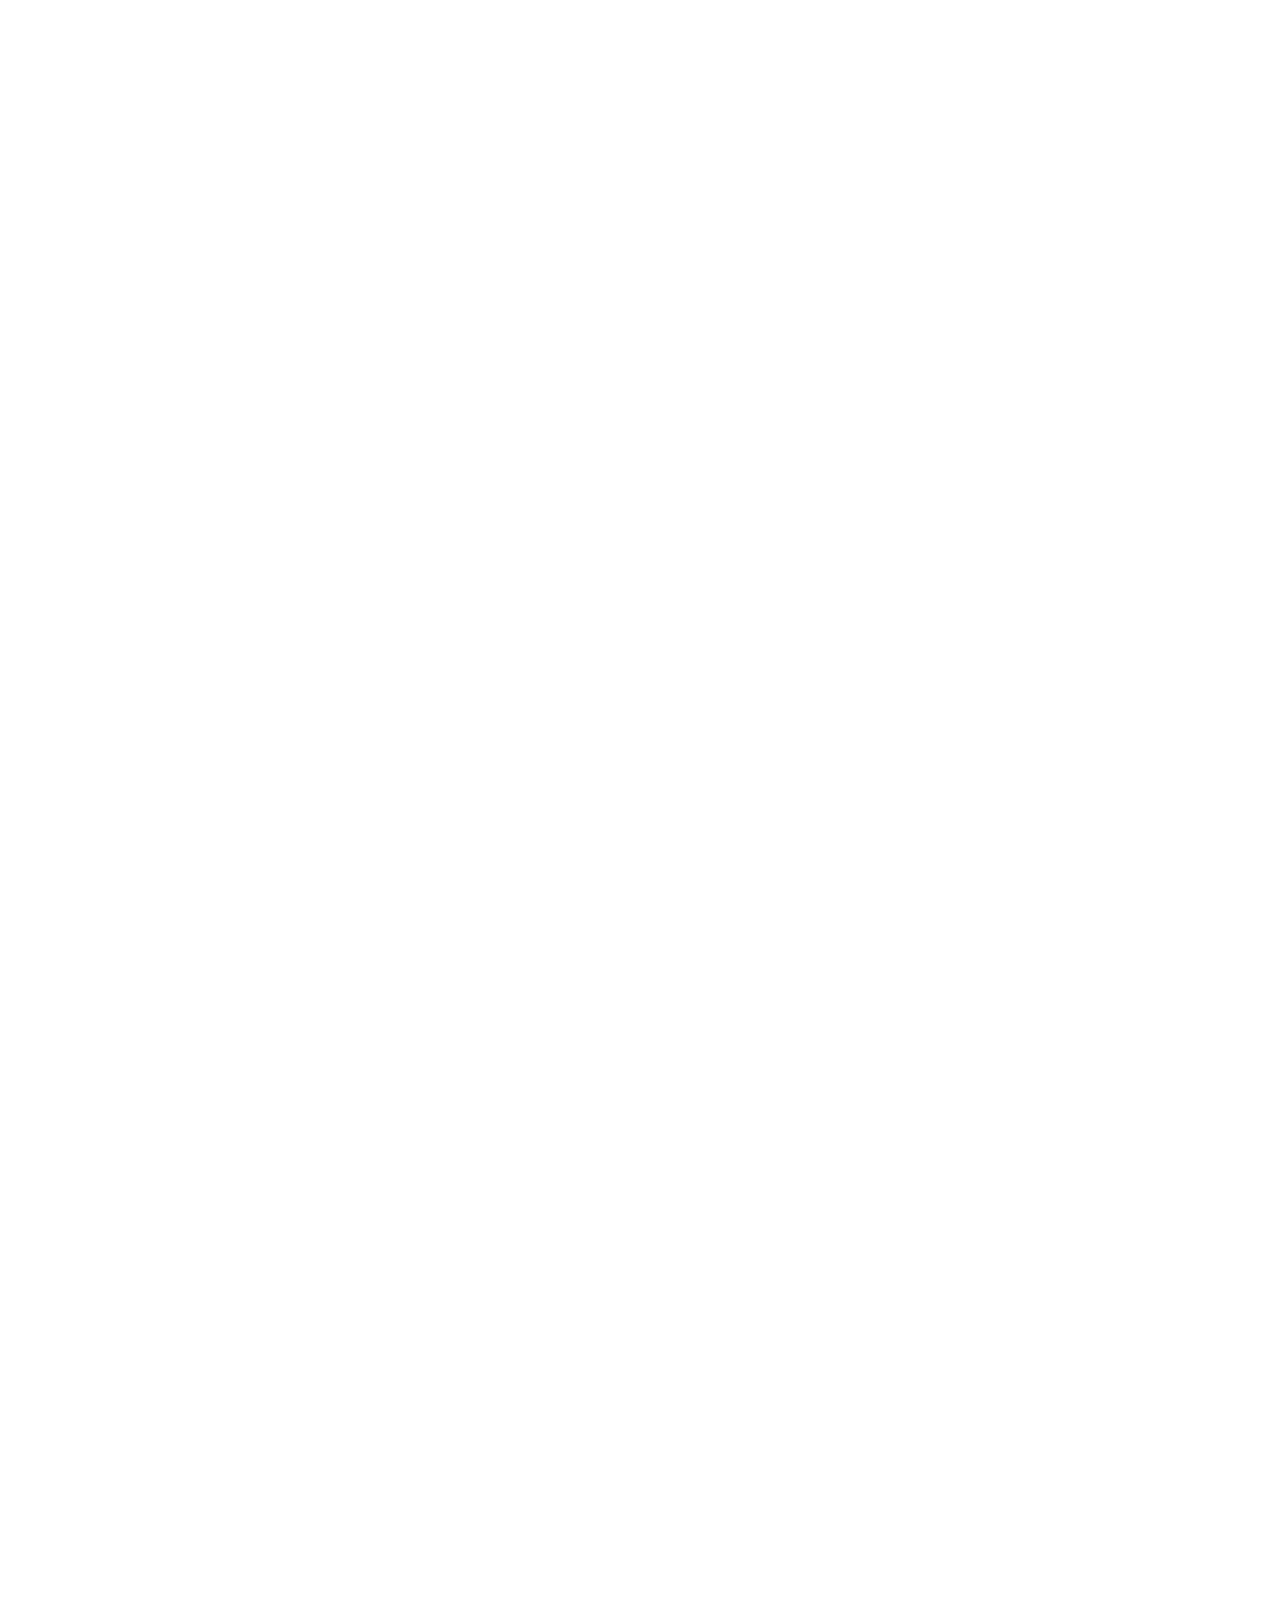
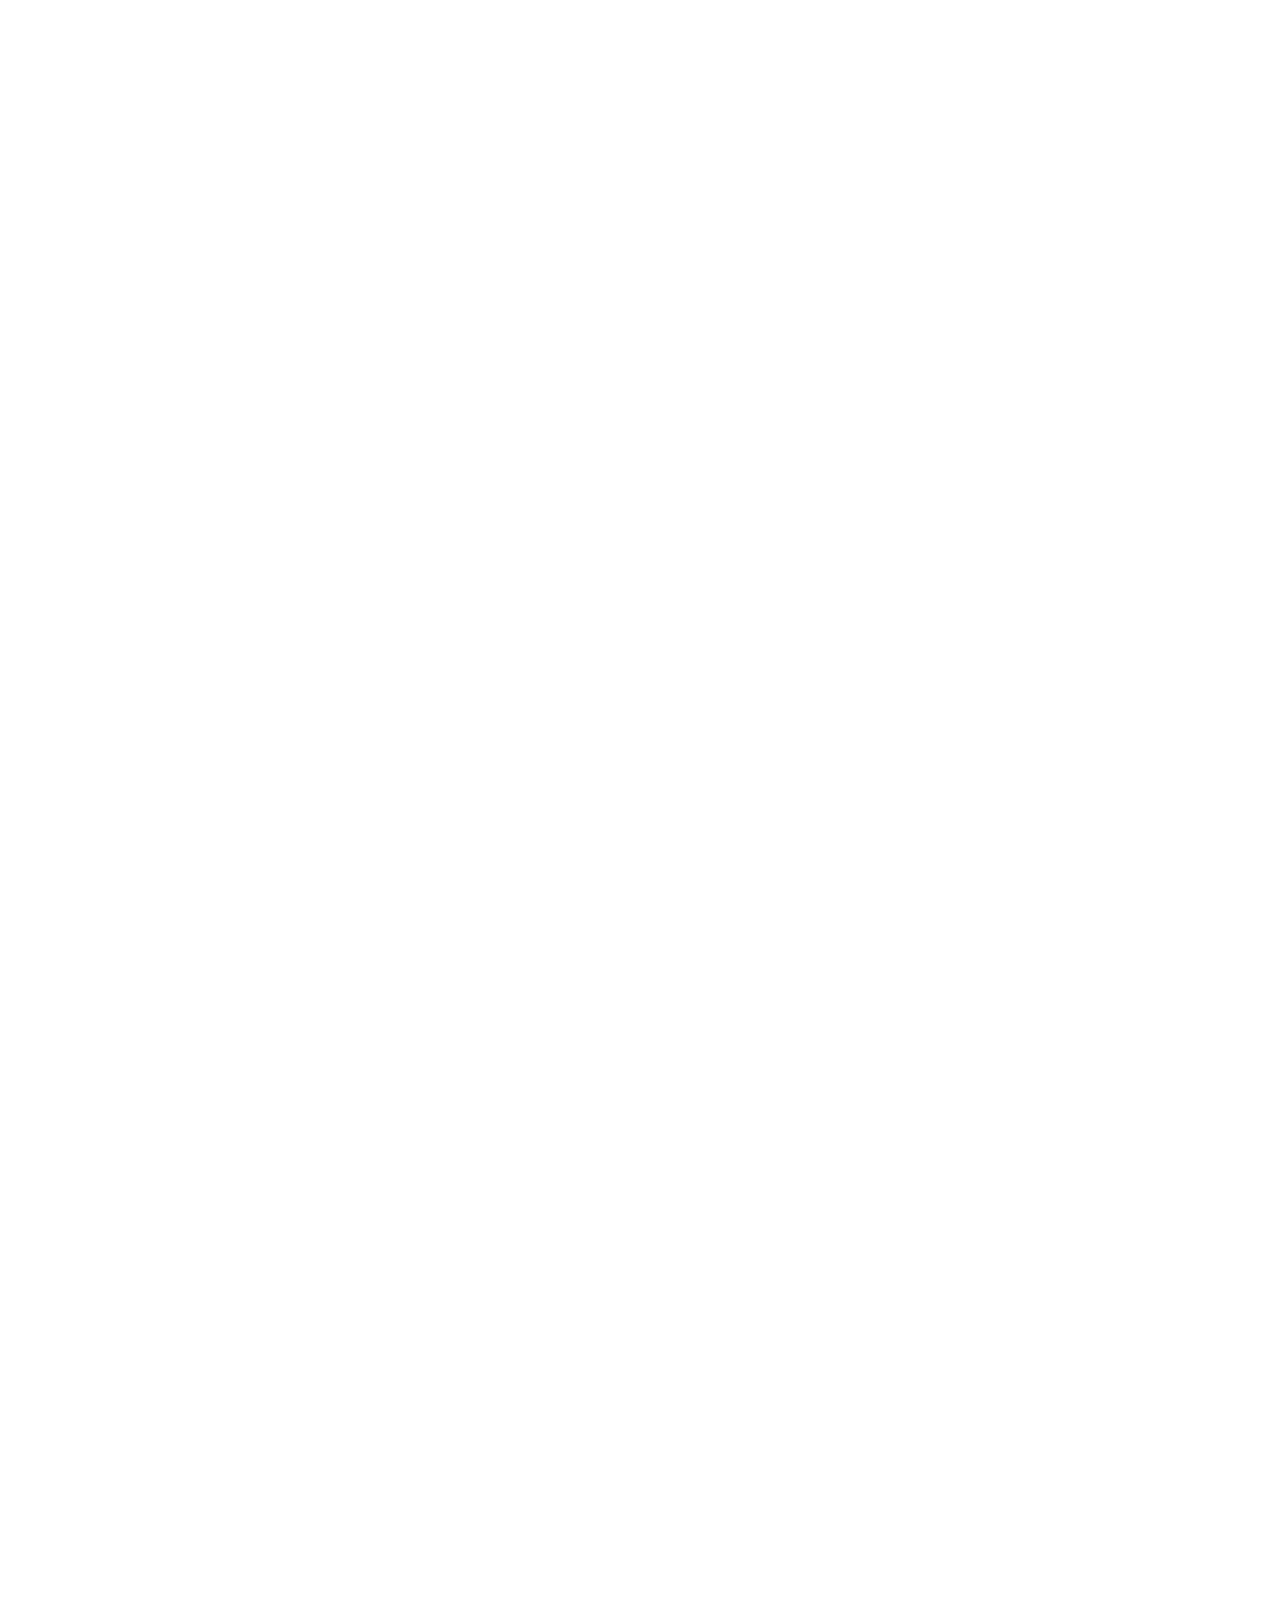
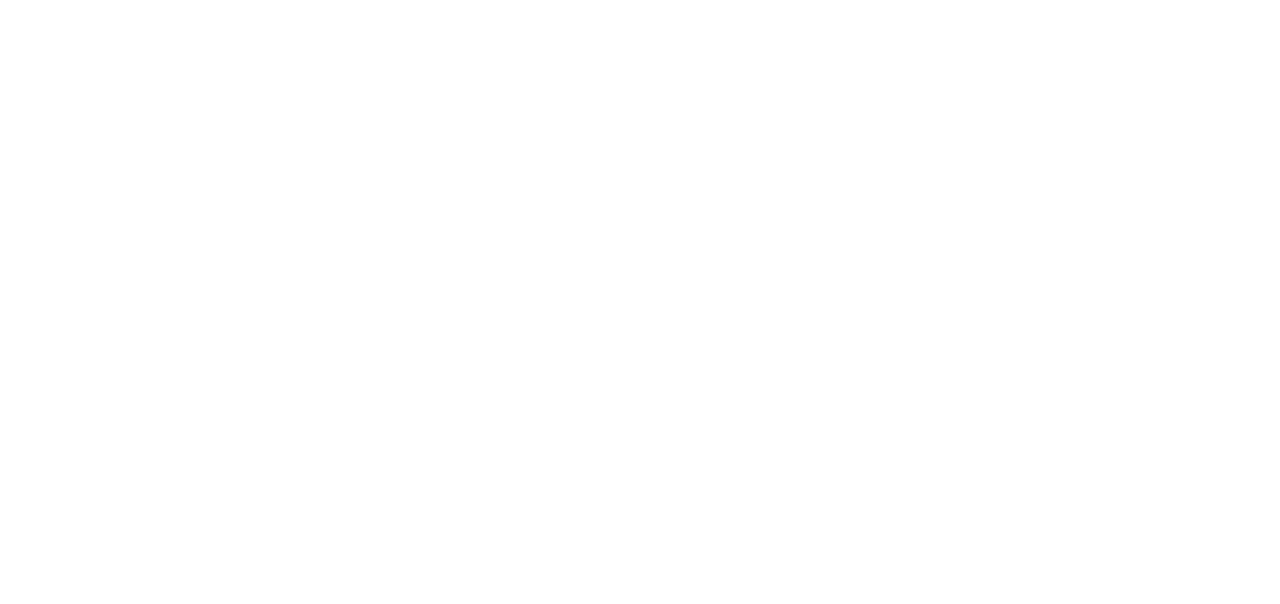
==== index.html @ c49141cc "ani fix" ====
<!DOCTYPE html>
<html lang="en" dir="ltr">

<head>
  <meta charset="utf-8">
  <meta name="viewport" content="width=device-width, initial-scale=1.0">
  <meta name="format-detection" content="telephone=no">
  <link rel="shortcut icon" type="image/x-icon" href="favicon.ico">
  <link href="master.css" rel="stylesheet">
  <script src="https://cdnjs.cloudflare.com/ajax/libs/gsap/3.4.2/gsap.min.js"></script>
  <script src="https://cdnjs.cloudflare.com/ajax/libs/gsap/3.4.2/ScrollTrigger.min.js"></script>
  <script src="https://unpkg.com/@barba/core"></script>
  <script src="app.js" defer></script>
  <title>Excel Academy of NY - Home</title>
</head>

<body data-barba="wrapper">
  <header>
    <div id="header-content" class="content">
      <nav id="mobile-nav">
        <div id="mobile-nav-bg"></div>
        <div id="mobile-nav-links">
          <a target="_blank" href="https://www.excelacademyny.com/CDreg/OR_Login.html">
            <div>Parent Login</div>
          </a>
          <a href="index.html">
            <div>Home</div>
          </a>
          <a href="courses.html">
            <div>Courses</div>
          </a>
          <a target="_blank" href="https://www.excelacademyny.com/Calendar.html">
            <div>Calendar</div>
          </a>
          <a href="about.html">
            <div>About</div>
          </a>
          <a href="#contact">
            <div>Contact</div>
          </a>
        </div>
      </nav>
      <a href="index.html" id="logo"><img src="res/logo.svg" alt="Excel Academy logo"></a>
      <nav id="desktop-nav">
        <a class="link" href="index.html">
          <div>Home</div>
        </a>
        <a class="link" href="courses.html">Courses</a>
        <a class="link" target="_blank" href="https://www.excelacademyny.com/Calendar.html">Calendar</a>
        <a class="link" href="about.html">About</a>
        <a class="link" href="#contact">Contact</a>
        <a target="_blank" href="https://www.excelacademyny.com/CDreg/OR_Login.html" id="login" class="cta-btn">
          <div class="fill-wrapper">
            <div class="fill"></div>
          </div>
          <span class="upper">Parent Login</span>
          <span class="lower">Parent Login</span>
        </a>
      </nav>
      <div id="burger">
        <div id="bar1"></div>
        <div id="bar2"></div>
        <div id="bar3"></div>
      </div>
    </div>
  </header>
  <div class="barba-container" data-barba="container" data-barba-namespace="home">
    <main id="main-home">
      <section id="home">
        <div id="video-wrapper">
          <video src="res/whiteboard.mp4" playsinline autoplay muted loop></video>
        </div>
        <img class="leaves" src="res/home_leaves.svg" alt="falling leaves">
        <div id="home-content" class="content">
          <div id="cta">
            <h1>Enriching education<br>for grades 3-12</h1>
            <p>Our quality teachers, materials, and guidance give
              students everything they need to succeed. With a
              constantly adapting curriculum, we ensure your child
              stays ahead of the&nbsp;curve.
              <br><br>
              Classes now virtual due to COVID-19.
            </p>
            <div class="cta-group">
              <div class="enroll-dropdown">
                <a class="cta-enroll cta-btn">
                  <div class="fill-wrapper">
                    <div class="fill"></div>
                  </div>
                  <span class="upper">Enroll for Fall 2020</span>
                  <span class="lower">Select program</span>
                </a>
                <div class="location-list">
                  <a class="location cta-btn" target="_blank" href="https://www.excelacademyny.com/2020FallProgramManhassetnew.pdf">
                    <div class="fill-wrapper">
                      <div class="fill"></div>
                    </div>
                    <span class="upper">Manhasset</span>
                    <span class="lower">Manhasset</span>
                  </a>
                  <a class="location cta-btn" target="_blank" href="https://www.excelacademyny.com/2020FallProgramSyossetnew.pdf">
                    <div class="fill-wrapper">
                      <div class="fill"></div>
                    </div>
                    <span class="upper">Syosset/Jericho</span>
                    <span class="lower">Syosset/Jericho</span>
                  </a>
                  <a class="location cta-btn" target="_blank" href="https://www.excelacademyny.com/2020FallProgramAI.pdf">
                    <div class="fill-wrapper">
                      <div class="fill"></div>
                    </div>
                    <span class="upper">Computer Programming / AI</span>
                    <span class="lower">Computer Programming / AI</span>
                  </a>
                </div>
              </div>
              <a href="courses.html" class="cta-explore link">Explore Courses</a>
            </div>
          </div>
        </div>
      </section>
      <section id="acceptances">
        <div class="huge">Acceptances Acceptances Acceptances</div>
        <img class="leaves" src="res/acceptances_leaves.svg" alt="falling leaves">
        <div id="acceptances-content" class="content">
          <div>
            <h2 class="title">Acceptances</h2>
            <p class="subtitle">Where our students have been accepted</p>
          </div>
          <div id="school-grid">
            <div class="school">
              <div class="back"></div>
              <div class="front">
                <div class="school-name">Harvard U.</div>
                <div class="school-count">29</div>
                <p>students</p>
              </div>
            </div>
            <div class="school">
              <div class="back"></div>
              <div class="front">
                <div class="school-name">Columbia U.</div>
                <div class="school-count">60</div>
                <p>students</p>
              </div>
            </div>
            <div class="school">
              <div class="back"></div>
              <div class="front">
                <div class="school-name">Cornell U.</div>
                <div class="school-count">90</div>
                <p>students</p>
              </div>
            </div>
            <div class="school">
              <div class="back"></div>
              <div class="front">
                <div class="school-name">Brown U.</div>
                <div class="school-count">24</div>
                <p>students</p>
              </div>
            </div>
            <div class="school">
              <div class="back"></div>
              <div class="front">
                <div class="school-name">MIT</div>
                <div class="school-count">27</div>
                <p>students</p>
              </div>
            </div>
            <div class="school">
              <div class="back"></div>
              <div class="front">
                <div class="school-name">UPenn</div>
                <div class="school-count">54</div>
                <p>students</p>
              </div>
            </div>
            <div class="school">
              <div class="back"></div>
              <div class="front">
                <div class="school-name">Stanford U.</div>
                <div class="school-count">25</div>
                <p>students</p>
              </div>
            </div>
            <div class="school">
              <div class="back"></div>
              <div class="front">
                <div class="school-name">Yale U.</div>
                <div class="school-count">30</div>
                <p>students</p>
              </div>
            </div>
            <a target="_blank" href="https://www.excelacademyny.com/Congratulations.html" id="cta-acceptances" class="cta-btn">
              <div class="fill-wrapper">
                <div class="fill"></div>
              </div>
              <img src="res/cap.svg" alt="graduation cap" id="cap">
              <img src="res/diploma.svg" alt="diploma" id="diploma">
              <span class="upper">All Acceptances</span>
              <span class="lower">All Acceptances</span>
            </a>
          </div>
        </div>
      </section>
      <section id="testimonials">
        <div class="huge">Testimonials Testimonials Testimonials</div>
        <img class="leaves" src="res/testimonials_leaves.svg" alt="falling leaves">
        <div id="testimonials-content" class="content">
          <div id="testimonials-title">
            <h2 class="title">Testimonials</h2>
            <p class="subtitle">What people are saying about us</p>
          </div>
          <div class="testimonials">
            <div class="testimonial-box">
              <div class="pfp-name">Ghinwa J.</div>
              <p>Joy and her family have dedicated so much effort
                in the business, and it <span>truly shows</span>.
                They <span>care about each student</span> and do their
                best to <span>accommodate everyone</span>.
                I'm very impressed and glad they are expanding!</p>
            </div>
            <div class="testimonial-box">
              <div class="pfp-name">Miriam W.</div>
              <p>Highly recommendable because of their <span>caring and
                  professional attitude</span>! As a tutor, I can clearly see
                a <span>difference in approach and execution</span> among my
                students on any educational level.</p>
            </div>
            <div class="testimonial-box">
              <div class="pfp-name">A. C.</div>
              <p>Great tutoring place. Helped raise my son's SAT
                math scores by <span>over 100 points</span>. My son said he
                realized he had a lot of holes in his knowledge
                and he <span>understood everything in a more comprehensive
                  way</span>. Highly recommend!</p>
            </div>
          </div>
          <a href="#testimonials" id="cta-testimonials" class="cta-btn">
            <div class="fill-wrapper">
              <div class="fill"></div>
            </div>
            <img src="res/branch.svg" alt="branch with blue leaves" id="branch">
            <img src="res/paper.svg" alt="paper with blue check mark" id="paper">
            <span class="upper">All Testimonials</span>
            <span class="lower">All Testimonials</span>
          </a>
        </div>
      </section>
      <section id="ready">
        <img class="leaves" src="res/ready_leaves.svg" alt="falling leaves">
        <img src="res/studying_girl.svg" alt="girl studying">
        <div id="ready-content" class="content">
          <div class="title">
            <h2>Ready to excel?</h2>
            <div id="underline"></div>
          </div>
          <div class="cta-group">
            <div class="enroll-dropdown">
              <a class="cta-enroll cta-btn">
                <div class="fill-wrapper">
                  <div class="fill"></div>
                </div>
                <span class="upper">Enroll for Fall 2020</span>
                <span class="lower">Select program</span>
              </a>
              <div class="location-list">
                <a class="location cta-btn" target="_blank" href="https://www.excelacademyny.com/2020FallProgramManhassetnew.pdf">
                  <div class="fill-wrapper">
                    <div class="fill"></div>
                  </div>
                  <span class="upper">Manhasset</span>
                  <span class="lower">Manhasset</span>
                </a>
                <a class="location cta-btn" target="_blank" href="https://www.excelacademyny.com/2020FallProgramSyossetnew.pdf">
                  <div class="fill-wrapper">
                    <div class="fill"></div>
                  </div>
                  <span class="upper">Syosset/Jericho</span>
                  <span class="lower">Syosset/Jericho</span>
                </a>
                <a class="location cta-btn" target="_blank" href="https://www.excelacademyny.com/2020FallProgramAI.pdf">
                  <div class="fill-wrapper">
                    <div class="fill"></div>
                  </div>
                  <span class="upper">Computer Programming / AI</span>
                  <span class="lower">Computer Programming / AI</span>
                </a>
              </div>
            </div>
            <a href="courses.html" class="cta-explore link">
              Explore courses
            </a>
          </div>
        </div>
      </section>
    </main>
    <footer>
      <section id="footer-links">
        <div id="footer-links-content" class="content">
          <a class="link" href="courses.html">Courses</a>
          <a class="link" href="#testimonials">Testimonials</a>
          <a class="link" target="_blank" href="https://www.excelacademyny.com/Congratulations.html">Acceptances</a>
          <a class="link" target="_blank" href="https://www.excelacademyny.com/Calendar.html">Calendar</a>
          <a class="link" href="about.html">About</a>
          <a class="link" href="#contact">Contact</a>
        </div>
      </section>
      <section id="contact">
        <div id="contact-content" class="content">
          <div class="manhasset address">
            <p><span>Excel Academy - Manhasset<span></p>
            <p>1447 Northern Boulevard, 2F,<br>Manhasset, NY 11030</p>
          </div>
          <div class="manhasset number">
            <p><span>Tel</span>&nbsp;&nbsp;516-365-8870</p>
            <p><span>Fax</span>&nbsp;516-365-8873</p>
          </div>
          <div class="syosset address">
            <p><span>Excel Academy - Syosset/Jericho<span></p>
            <p>6801 Jericho Turnpike, Suite 210,<br>Syosset, NY 11791</p>
          </div>
          <div class="syosset number">
            <p><span>Tel</span>&nbsp;&nbsp;516-365-8870</p>
            <p><span>Fax</span>&nbsp;516-365-8873</p>
          </div>
          <div class="email">
            <p><span>learn@excelacademyny.com</span></p>
            <p><span>joy@excelacademyny.com</span></p>
            <p><span>michael@excelacademyny.com</span></p>
          </div>
          <div id="footer-logo-wrapper">
            <a href="index.html"><img src="res/logo.svg" alt="Excel Academy logo"></a>
          </div>
        </div>
      </section>
    </footer>
  </div>
</body>

</html>
---- master.css ----
@import url("https://fonts.googleapis.com/css2?family=Merriweather:wght@300;400&family=Roboto:wght@300;400&display=swap");
* {
  margin: 0;
  padding: 0;
  box-sizing: border-box;
}

body {
  /* Undone by JS */
  opacity: 0;
}

html, body {
  width: 100%;
  height: 100%;
  min-width: 100%;
  min-height: 100%;
  scroll-behavior: smooth;
}

body.mobile-nav-open {
  overflow: hidden;
}

.content {
  width: 80%;
  margin: auto;
  padding: 120px 0;
  max-width: 1000px;
}

.barba-container {
  position: absolute;
  top: 0;
  left: 0;
  width: 100%;
  height: 100%;
  display: flex;
  flex-direction: column;
}
.barba-container main {
  flex-grow: 1;
  display: flex !important;
  flex-direction: column;
}
.barba-container main section, .barba-container main .content {
  display: flex;
  flex-direction: column;
  justify-content: center;
  align-items: center;
  flex-grow: 1;
}

a {
  text-decoration: none;
  color: inherit;
  white-space: nowrap;
}

.cta-group {
  display: flex;
  flex-direction: column;
  align-items: center;
  font-family: "Merriweather", serif;
}
.cta-group .enroll-dropdown {
  z-index: 2;
  position: relative;
  /* this special case repeats the .cta-btn:hover code so that the
     enroll button stays filled when hovering dropdown items */
}
.cta-group .enroll-dropdown .location-list {
  position: absolute;
  height: 0;
  overflow: hidden;
  transition: height 100ms ease-out;
}
.cta-group .enroll-dropdown .location {
  color: black;
  background: white;
}
.cta-group .enroll-dropdown .location span {
  margin-left: 12px;
}
.cta-group .enroll-dropdown .location .lower {
  color: white;
}
.cta-group .enroll-dropdown .location.cta-btn {
  justify-content: flex-start;
}
.cta-group .enroll-dropdown.enroll-dropdown-open .location-list {
  height: 350%;
}
.cta-group .enroll-dropdown.enroll-dropdown-open .cta-enroll .fill {
  width: 180%;
  opacity: 1;
}
.cta-group .enroll-dropdown.enroll-dropdown-open .cta-enroll .upper {
  transform: translate(0, -100%);
  opacity: 0;
}
.cta-group .enroll-dropdown.enroll-dropdown-open .cta-enroll .lower {
  transform: translate(0, 0);
  opacity: 1;
}
.cta-group .cta-enroll {
  background: #00B8F2;
  color: white;
}
.cta-group .cta-explore {
  z-index: 1;
  margin-top: 30px;
  display: block;
  font-family: "Roboto", sans-serif;
  font-weight: normal !important;
  color: #00B8F2;
}

.cta-btn {
  position: relative;
  cursor: pointer;
  display: flex;
  user-select: none;
  text-align: center;
  justify-content: center;
  font-family: "Roboto", sans-serif;
  font-size: 16px !important;
  color: white;
  padding: 12px 20px;
}
.cta-btn .fill-wrapper {
  z-index: 0 !important;
  position: absolute;
  top: 0;
  left: 0;
  width: 100%;
  height: 100%;
  overflow: hidden;
}
.cta-btn .fill-wrapper .fill {
  position: absolute;
  left: 50%;
  top: 50%;
  transform: translate(-50%, -50%);
  height: 250%;
  background: #272727;
  width: 0;
  opacity: 0;
  will-change: width, opacity;
  transition: width 200ms ease-out, opacity 200ms ease-out;
}
.cta-btn span {
  display: block !important;
  z-index: 1 !important;
  will-change: transform, opacity;
  transition: transform 200ms ease-out, opacity 200ms ease-out;
}
.cta-btn .lower {
  position: absolute;
  transform: translate(0, 100%);
  opacity: 0;
}

.cta-btn:hover .fill {
  width: 180%;
  opacity: 1;
}
.cta-btn:hover .upper {
  transform: translate(0, -100%);
  opacity: 0;
}
.cta-btn:hover .lower {
  transform: translate(0, 0);
  opacity: 1;
}

.link {
  position: relative;
  font-family: "Roboto", sans-serif;
}
.link::after {
  position: absolute;
  display: block;
  content: "";
  height: 1px;
  width: 100%;
  background: black;
  margin-top: 2px;
  transform: scaleX(0);
  transform-origin: left;
  opacity: 0;
  will-change: transform, opacity;
  transition: transform 200ms ease-out, opacity 200ms linear;
}

.link:hover::after {
  transform: scaleX(1);
  opacity: 1;
}

h1 {
  font-family: "Merriweather", serif;
  font-size: clamp(30px, 5vw, 50px);
  font-weight: lighter;
}

h2 {
  font-family: "Merriweather", serif;
  font-weight: lighter;
  font-size: 32px;
}

h3 {
  font-family: "Merriweather", serif;
  font-weight: lighter;
  font-size: 28px;
}

p {
  font-family: "Roboto", sans-serif;
  font-size: 18px;
  line-height: 150%;
}

.subtitle {
  font-size: 14px;
  opacity: 0.8;
}

.huge {
  z-index: -1;
  user-select: none;
  position: absolute;
  font-size: 200px;
  top: 0;
  left: 0;
  transform: translateY(-40px);
  opacity: 0.015;
  white-space: nowrap;
}

header {
  position: fixed;
  z-index: 99;
  width: 100%;
  background: #272727;
}
header #header-content {
  width: 80%;
  max-width: 1800px;
  padding: 15px 0 !important;
  display: flex;
  justify-content: space-between;
  align-items: center;
}
header #logo img {
  user-select: none;
  width: 80%;
}
header nav#desktop-nav {
  display: none;
}
header #login {
  display: none;
}
header #burger {
  z-index: 100;
  user-select: none;
  width: 25px;
  max-width: 30px;
  min-width: 25px;
  justify-self: flex-end;
  cursor: pointer;
}
header #burger div {
  display: block;
  background: white;
  width: 25px;
  height: 2px;
  will-change: transform;
}
header #burger div:nth-child(1) {
  transform: translate(0, -300%);
}
header #burger div:nth-child(3) {
  transform: translate(0, 300%);
}
header nav#mobile-nav {
  display: none;
  user-select: none;
  position: fixed;
  top: 0;
  left: 0;
  z-index: 99;
  width: 100%;
  height: 100%;
  min-width: 100%;
  min-height: 100%;
}
header nav#mobile-nav #mobile-nav-bg {
  opacity: 0;
  z-index: -1;
  position: absolute;
  width: 100%;
  height: 100%;
  min-width: 100%;
  min-height: 100%;
  background: #272727;
}
header nav#mobile-nav #mobile-nav-links {
  position: absolute;
  top: 50%;
  left: 50%;
  transform: translate(-50%, -50%);
  height: 60%;
  min-height: 350px;
  overflow: scroll;
  display: flex;
  flex-direction: column;
  justify-content: space-between;
  align-items: flex-end;
}
header nav#mobile-nav #mobile-nav-links a {
  position: relative;
  color: white;
  font-size: 50px;
  font-family: "Roboto", sans-serif;
  font-weight: lighter;
  overflow: hidden;
  height: max-content;
}
header nav#mobile-nav #mobile-nav-links a div {
  will-change: transform;
  transform: translate(0, 100%);
}

main {
  width: 100%;
  min-width: 100%;
  max-width: 100%;
}
main .leaves {
  display: none;
  user-select: none;
}

main#main-home section#home {
  position: relative;
  height: clamp(650px, 90vh, 850px);
}
main#main-home section#home #home-content {
  padding-top: 180px;
}
main#main-home section#home #video-wrapper {
  z-index: -1;
  position: absolute;
  top: 0;
  left: 0;
  height: 100%;
  width: 100%;
  overflow: hidden;
}
main#main-home section#home #video-wrapper video {
  position: relative;
  min-height: 100%;
  min-width: 100%;
  transform: translate(-40%, 0);
}
main#main-home section#home #cta {
  display: flex;
  flex-direction: column;
  justify-content: center;
  align-items: center;
  width: 100%;
  margin: auto;
  max-width: 500px;
}
main#main-home section#home #cta h1, main#main-home section#home #cta p {
  text-align: center;
  color: white;
  will-change: transform, opacity;
  margin-bottom: 60px;
}
main#main-home section#acceptances {
  overflow-x: hidden;
  position: relative;
  background-position: center;
  background-size: contain;
  background-repeat: no-repeat;
}
main#main-home section#acceptances #acceptances-content {
  display: flex;
  flex-direction: column;
  align-items: center;
  padding-bottom: 80px;
}
main#main-home section#acceptances h2, main#main-home section#acceptances p {
  text-align: center;
}
main#main-home section#acceptances #school-grid {
  margin-top: 50px;
  display: grid;
  grid-template-rows: repeat(4, 1fr);
  grid-template-columns: 1fr;
  width: 100%;
  max-width: 350px;
  height: 800px;
  justify-items: center;
  align-items: center;
}
main#main-home section#acceptances #school-grid .school {
  display: flex;
  width: 80%;
  height: 80%;
  max-width: 350px;
  max-height: 150px;
  position: relative;
}
main#main-home section#acceptances #school-grid .school .front, main#main-home section#acceptances #school-grid .school .back {
  will-change: opacity, transform;
  position: absolute;
  width: 100%;
  height: 100%;
}
main#main-home section#acceptances #school-grid .school .front {
  transform: translate(5px, 5px);
  color: white;
  text-align: center;
  display: flex;
  flex-direction: column;
  justify-content: center;
}
main#main-home section#acceptances #school-grid .school .front .school-name {
  font-family: "Roboto", sans-serif;
  font-size: 20px;
}
main#main-home section#acceptances #school-grid .school .front .school-count {
  font-family: "Merriweather", serif;
  font-size: 40px;
  margin: 5px 0;
}
main#main-home section#acceptances #school-grid .school .front p {
  font-size: 12px;
}
main#main-home section#acceptances #school-grid .school .back {
  transform: translate(-5px, -5px);
}
main#main-home section#acceptances #school-grid .school:nth-child(1) .front {
  background: #A51C30;
}
main#main-home section#acceptances #school-grid .school:nth-child(1) .back {
  border: 2px solid #A51C30;
}
main#main-home section#acceptances #school-grid .school:nth-child(2) .front {
  background: #8BB3DA;
}
main#main-home section#acceptances #school-grid .school:nth-child(2) .back {
  border: 2px solid #8BB3DA;
}
main#main-home section#acceptances #school-grid .school:nth-child(3) .front {
  background: #B31B1B;
}
main#main-home section#acceptances #school-grid .school:nth-child(3) .back {
  border: 2px solid #B31B1B;
}
main#main-home section#acceptances #school-grid .school:nth-child(4) .front {
  background: #54301A;
}
main#main-home section#acceptances #school-grid .school:nth-child(4) .back {
  border: 2px solid #54301A;
}
main#main-home section#acceptances #school-grid .school:nth-child(5) .front {
  background: #B00836;
}
main#main-home section#acceptances #school-grid .school:nth-child(5) .back {
  border: 2px solid #B00836;
}
main#main-home section#acceptances #school-grid .school:nth-child(6) .front {
  background: #00205B;
}
main#main-home section#acceptances #school-grid .school:nth-child(6) .back {
  border: 2px solid #00205B;
}
main#main-home section#acceptances #school-grid .school:nth-child(7) .front {
  background: #A80532;
}
main#main-home section#acceptances #school-grid .school:nth-child(7) .back {
  border: 2px solid #A80532;
}
main#main-home section#acceptances #school-grid .school:nth-child(8) .front {
  background: #00356B;
}
main#main-home section#acceptances #school-grid .school:nth-child(8) .back {
  border: 2px solid #00356B;
}
main#main-home section#acceptances #school-grid .school:nth-child(n+4):nth-child(-n+8) {
  display: none;
}
main#main-home section#acceptances #school-grid #cta-acceptances {
  padding: 20px 30px;
  background: #272727;
  border: 2px solid #272727;
}
main#main-home section#acceptances #school-grid #cta-acceptances #cap {
  position: absolute;
  top: 0;
  right: 0;
  transform: translate(55%, -45%);
  width: 45%;
}
main#main-home section#acceptances #school-grid #cta-acceptances #diploma {
  position: absolute;
  bottom: 0;
  left: 0;
  transform: translate(-35%, 30%);
  width: 50%;
}
main#main-home section#acceptances #school-grid #cta-acceptances .fill {
  background: white;
}
main#main-home section#acceptances #school-grid #cta-acceptances .lower {
  color: black;
}
main#main-home section#testimonials {
  overflow-x: hidden;
  position: relative;
  background: #145196;
}
main#main-home section#testimonials .huge {
  color: white;
  z-index: 0;
  opacity: 0.03;
  transform: translateY(0);
}
main#main-home section#testimonials #testimonials-content {
  display: flex;
  flex-direction: column;
  align-items: center;
}
main#main-home section#testimonials #testimonials-content #testimonials-title {
  z-index: 1;
  color: white;
  display: flex;
  flex-direction: column;
  align-items: center;
  margin-bottom: 50px;
}
main#main-home section#testimonials #testimonials-content .testimonials {
  display: flex;
  flex-direction: column;
}
main#main-home section#testimonials #testimonials-content .testimonials .testimonial-box {
  will-change: opacity;
  padding: 30px;
  margin-top: 30px;
  max-width: 375px;
}
main#main-home section#testimonials #testimonials-content .testimonials .testimonial-box .pfp-name {
  margin-bottom: 20px;
  font-size: 20px;
  text-align: center;
  font-family: "Roboto", sans-serif;
}
main#main-home section#testimonials #testimonials-content .testimonials .testimonial-box p {
  text-align: left;
}
main#main-home section#testimonials #testimonials-content .testimonials .testimonial-box:nth-child(odd) {
  background: #272727;
  color: white;
}
main#main-home section#testimonials #testimonials-content .testimonials .testimonial-box:nth-child(odd) p span {
  color: #00B8F2;
  font-weight: bold;
}
main#main-home section#testimonials #testimonials-content .testimonials .testimonial-box:nth-child(even) {
  color: black;
  background: white;
}
main#main-home section#testimonials #testimonials-content .testimonials .testimonial-box:nth-child(even) p span {
  color: #145196;
  font-weight: bold;
}
main#main-home section#testimonials #testimonials-content .testimonials p {
  text-align: center;
}
main#main-home section#testimonials #testimonials-content #cta-testimonials {
  padding: 20px 30px;
  margin-top: 80px;
  color: black;
  background: white;
}
main#main-home section#testimonials #testimonials-content #cta-testimonials #branch {
  position: absolute;
  width: 30%;
  top: 0;
  left: 0;
  transform: translate(-60%, 0);
}
main#main-home section#testimonials #testimonials-content #cta-testimonials #paper {
  position: absolute;
  width: 30%;
  bottom: 0;
  right: 0;
  transform: translate(55%, 40%);
}
main#main-home section#testimonials #testimonials-content #cta-testimonials .lower {
  color: white;
}
main#main-home section#ready {
  position: relative;
  background: #fff;
}
main#main-home section#ready img {
  display: none;
}
main#main-home section#ready #ready-content {
  text-align: center;
}
main#main-home section#ready #ready-content .title {
  position: relative;
}
main#main-home section#ready #ready-content .title #underline {
  content: "";
  display: block;
  position: absolute;
  width: 100%;
  transform-origin: left;
  transform: scaleX(0);
  height: 3px;
  background: black;
}
main#main-home section#ready #ready-content .cta-group {
  margin-top: 50px;
}
main#main-home section#ready #ready-content .cta-enroll {
  background: #145196;
}
main#main-home section#ready #ready-content .location {
  border: 1px solid black;
}
main#main-home section#ready #ready-content .cta-explore {
  color: #145196;
}
main#main-home section#ready #ready-content .link::after {
  background: #145196;
}

main#main-courses .categories-container {
  margin-top: 120px;
  display: flex;
  flex-direction: column;
}
main#main-courses .category {
  margin-bottom: 80px;
  width: fit-content;
}
main#main-courses .category-title {
  margin-bottom: 30px;
  text-decoration: underline;
}
main#main-courses li {
  list-style-type: none;
  margin-top: 20px;
  font-family: "Roboto", sans-serif;
  font-size: 18px;
}
main#main-courses section#courses-ready {
  position: relative;
  background: #145196;
}
main#main-courses section#courses-ready #ready-content {
  display: flex;
  text-align: center;
  padding-top: 180px;
}
main#main-courses section#courses-ready #ready-content .title {
  position: relative;
}
main#main-courses section#courses-ready #ready-content .title h2, main#main-courses section#courses-ready #ready-content .title p {
  color: white !important;
}
main#main-courses section#courses-ready #ready-content .title #underline {
  content: "";
  display: block;
  position: absolute;
  width: 100%;
  transform-origin: left;
  transform: scaleX(0);
  height: 3px;
  background: white;
}
main#main-courses section#courses-ready #ready-content .subtitle {
  margin-top: 10px;
}
main#main-courses section#courses-ready #ready-content .cta-group {
  margin-top: 50px;
}
main#main-courses section#courses-ready #ready-content .location {
  border: 1px solid black;
}
main#main-courses section#courses-ready #ready-content .cta-explore {
  color: #00B8F2;
}
main#main-courses section#courses-ready #ready-content .link::after {
  background: #00B8F2;
}
main#main-courses section#enrichment {
  background: white;
}
main#main-courses section#enrichment #enrichment-content {
  color: #145196;
}
main#main-courses section#fundamentals {
  background: #145196;
  color: white;
}
main#main-courses section#fundamentals .cta-btn {
  margin-top: 20px;
  background: white;
}
main#main-courses section#fundamentals .fill {
  background: #272727;
}
main#main-courses section#fundamentals .upper {
  color: black;
}
main#main-courses section#fundamentals .lower {
  color: white;
}
main#main-courses .category {
  text-align: center;
}
main#main-courses .title {
  text-align: center;
}
main#main-courses .categories-container {
  align-items: center;
}

main#main-about #about-content {
  width: 70%;
  max-width: 600px;
  padding-top: 180px;
  padding-bottom: 120px;
  display: flex;
  flex-direction: column;
  align-items: center;
}
main#main-about #about-content h2 {
  text-align: center;
  margin-bottom: 80px;
}
main#main-about #about-content .cta-btn {
  margin-top: 80px;
  background: #272727;
  border: 2px solid #272727;
}
main#main-about #about-content .cta-btn .fill {
  background: white;
}
main#main-about #about-content .lower {
  color: black;
}

footer section#footer-links {
  background: #073062;
  display: flex;
  justify-content: center;
}
footer section#footer-links #footer-links-content {
  padding: 20px 0;
  display: grid;
  grid-template-columns: repeat(3, 1fr);
  justify-items: center;
}
footer section#footer-links #footer-links-content .link {
  width: fit-content;
  font-size: 16px;
  margin: 10px auto;
  color: white;
}
footer section#footer-links #footer-links-content .link::after {
  background: white;
}
footer section#contact {
  display: flex;
  justify-content: center;
  background: #032246;
}
footer section#contact #contact-content {
  padding: 40px 0;
  display: grid;
  grid-template-columns: 1fr;
  justify-items: center;
  grid-gap: 20px;
}
footer section#contact #contact-content > div {
  display: flex;
  flex-direction: column;
  align-items: center;
  width: fit-content;
}
footer section#contact #contact-content > div p {
  text-align: center;
  color: #b6b6b6;
}
footer section#contact #contact-content > div p span {
  color: #fff;
  font-weight: bolder;
}
footer section#contact #contact-content .number {
  margin-bottom: 50px;
}
footer section#contact #contact-content a {
  display: flex;
  justify-content: center;
  margin-top: 50px;
}

@media only screen and (min-width: 600px) {
  #main-courses #enrichment .content, #main-courses #fundamentals .content {
    align-items: center !important;
  }
  #main-courses .category {
    text-align: left !important;
  }
  #main-courses .categories-container {
    display: grid !important;
    align-items: flex-start !important;
    grid-template-columns: 1fr 1fr;
    grid-template-rows: 1fr 1fr;
    grid-auto-flow: column;
    grid-row-gap: 10px;
    grid-column-gap: 50px;
  }
}
@media only screen and (min-width: 768px) {
  main#main-home section#acceptances #school-grid {
    min-width: 650px;
    grid-template-rows: repeat(3, 1fr) !important;
    grid-template-columns: repeat(2, 1fr) !important;
  }
  main#main-home section#acceptances .school:nth-child(4) {
    display: block !important;
  }
  main#main-home section#acceptances .school:nth-child(5) {
    display: block !important;
  }
}
@media only screen and (min-width: 850px) {
  main#main-courses .categories-container {
    display: flex !important;
    flex-direction: row !important;
    justify-content: space-between;
    width: 100%;
  }
  main#main-courses .title, main#main-courses .subtitle {
    text-align: center;
  }
}
@media only screen and (min-width: 992px) {
  .leaves {
    display: block !important;
    z-index: 0;
    opacity: 0.7;
    width: 10%;
    position: absolute;
    height: 80%;
    left: 2%;
    top: 50%;
    transform: translate(0, -50%);
  }

  h1 {
    white-space: nowrap;
  }

  #cta h1, #cta p {
    text-align: left !important;
  }

  .cta-group {
    flex-direction: row;
    align-items: center !important;
  }
  .cta-group .cta-explore {
    margin-top: 0;
    margin-left: 40px !important;
  }
  .cta-group .cta-explore::after {
    background: #00B8F2;
  }

  header #mobile-nav, header #burger {
    display: none;
  }
  header nav#desktop-nav {
    display: flex;
    align-items: center;
    justify-self: flex-end;
    width: fit-content;
  }
  header nav#desktop-nav .link {
    font-size: 16px;
    color: white;
    margin-right: 20px;
  }
  header nav#desktop-nav .link::after {
    background: white;
  }
  header #logo img {
    width: 90%;
  }
  header #login {
    display: flex;
    flex-direction: row;
    color: black;
    justify-content: center;
    justify-self: flex-end;
    align-items: center;
    background: #00B8F2;
    color: white;
    width: 100%;
    font-size: 100%;
    font-size: 20px;
  }
  header #login .fill {
    background: white;
  }
  header #login .lower {
    color: black;
  }

  main#main-home section#home {
    overflow: hidden;
    background: none;
    display: flex;
    align-items: center;
  }
  main#main-home section#home #video-wrapper video {
    transform: translate(0, 0);
  }
  main#main-home section#home #home-content {
    display: grid;
    grid-template-columns: repeat(12, 1fr);
    grid-template-rows: 1fr;
    grid-column-gap: 12px;
    align-content: center;
  }
  main#main-home section#home #home-content #cta {
    grid-column: 1/7;
    align-items: flex-start;
    text-align: left;
  }
  main#main-home section#home #home-content #home-svg {
    display: block;
    margin: 0 !important;
    position: static;
    transform: translate(0, 10px);
    align-self: center;
    min-width: 350px;
    max-width: 450px;
    width: 100%;
    grid-column: 8/-1;
  }
  main#main-home section#home #home-content #home-svg #phone-svg {
    display: block;
    opacity: 0;
    width: 50%;
    max-width: 175px;
    min-width: 100px;
    z-index: -1;
    position: absolute;
    transform: translate(-40%, -10%);
    animation: phoneIn 800ms 300ms ease-out forwards;
  }
  main#main-home section#home #home-content #home-svg #reading-svg {
    display: block;
    opacity: 0;
    transform: translate(40%, 0);
    width: 100%;
    max-width: 350px;
    min-width: 200px;
    animation: readingIn 800ms 300ms ease-out forwards;
  }
  main#main-home section#acceptances #school-grid {
    min-width: 100%;
    grid-template-rows: repeat(3, 1fr) !important;
    grid-template-columns: repeat(3, 1fr) !important;
  }
  main#main-home section#acceptances #school-grid .school:nth-child(n+4):nth-child(-n+8) {
    display: block;
  }
  main#main-home section#testimonials .testimonials .testimonial-box {
    max-width: 600px !important;
  }
  main#main-home section#testimonials .testimonials .testimonial-box:nth-child(1) {
    transform: translate(-20%, 0);
  }
  main#main-home section#testimonials .testimonials .testimonial-box:nth-child(2) {
    transform: translate(0);
  }
  main#main-home section#testimonials .testimonials .testimonial-box:nth-child(3) {
    transform: translate(20%, 0);
  }
  main#main-home section#ready img {
    display: block !important;
    user-select: none;
    position: absolute;
    left: 20px;
    bottom: 20px;
    width: 25%;
    max-width: 350px;
  }

  footer section#footer-links #footer-links-content {
    max-width: 1000px;
    display: flex !important;
    justify-content: space-between;
    grid-gap: 20px;
  }
  footer section#footer-links #footer-links-content a {
    margin: 0 !important;
  }
  footer section#contact #contact-content {
    max-width: 1000px;
    grid-template-columns: repeat(3, 1fr) !important;
    grid-template-rows: repeat(2, 1fr) !important;
    grid-template-areas: "maddr saddr logo" "mnum  snum  email";
  }
  footer section#contact #contact-content p {
    text-align: left !important;
  }
  footer section#contact #contact-content .address, footer section#contact #contact-content .number {
    justify-self: flex-start;
  }
  footer section#contact #contact-content .address {
    align-self: flex-start;
  }
  footer section#contact #contact-content .number {
    margin-bottom: 0 !important;
    align-self: flex-end;
  }
  footer section#contact #contact-content .manhasset.address {
    grid-area: maddr;
  }
  footer section#contact #contact-content .manhasset.number {
    grid-area: mnum;
  }
  footer section#contact #contact-content .syosset.address {
    grid-area: saddr;
  }
  footer section#contact #contact-content .syosset.number {
    grid-area: snum;
  }
  footer section#contact #contact-content .email {
    grid-area: email;
    align-items: flex-end;
    align-self: flex-end;
    justify-self: flex-end;
  }
  footer section#contact #contact-content .email p:nth-child(2) {
    margin: 0;
  }
  footer section#contact #contact-content #footer-logo-wrapper {
    position: relative;
    grid-area: logo;
    width: 100%;
    height: 100%;
  }
  footer section#contact #contact-content #footer-logo-wrapper img {
    position: absolute;
    width: 100%;
    top: 0;
    right: 0;
  }
}

/*# sourceMappingURL=master.css.map */
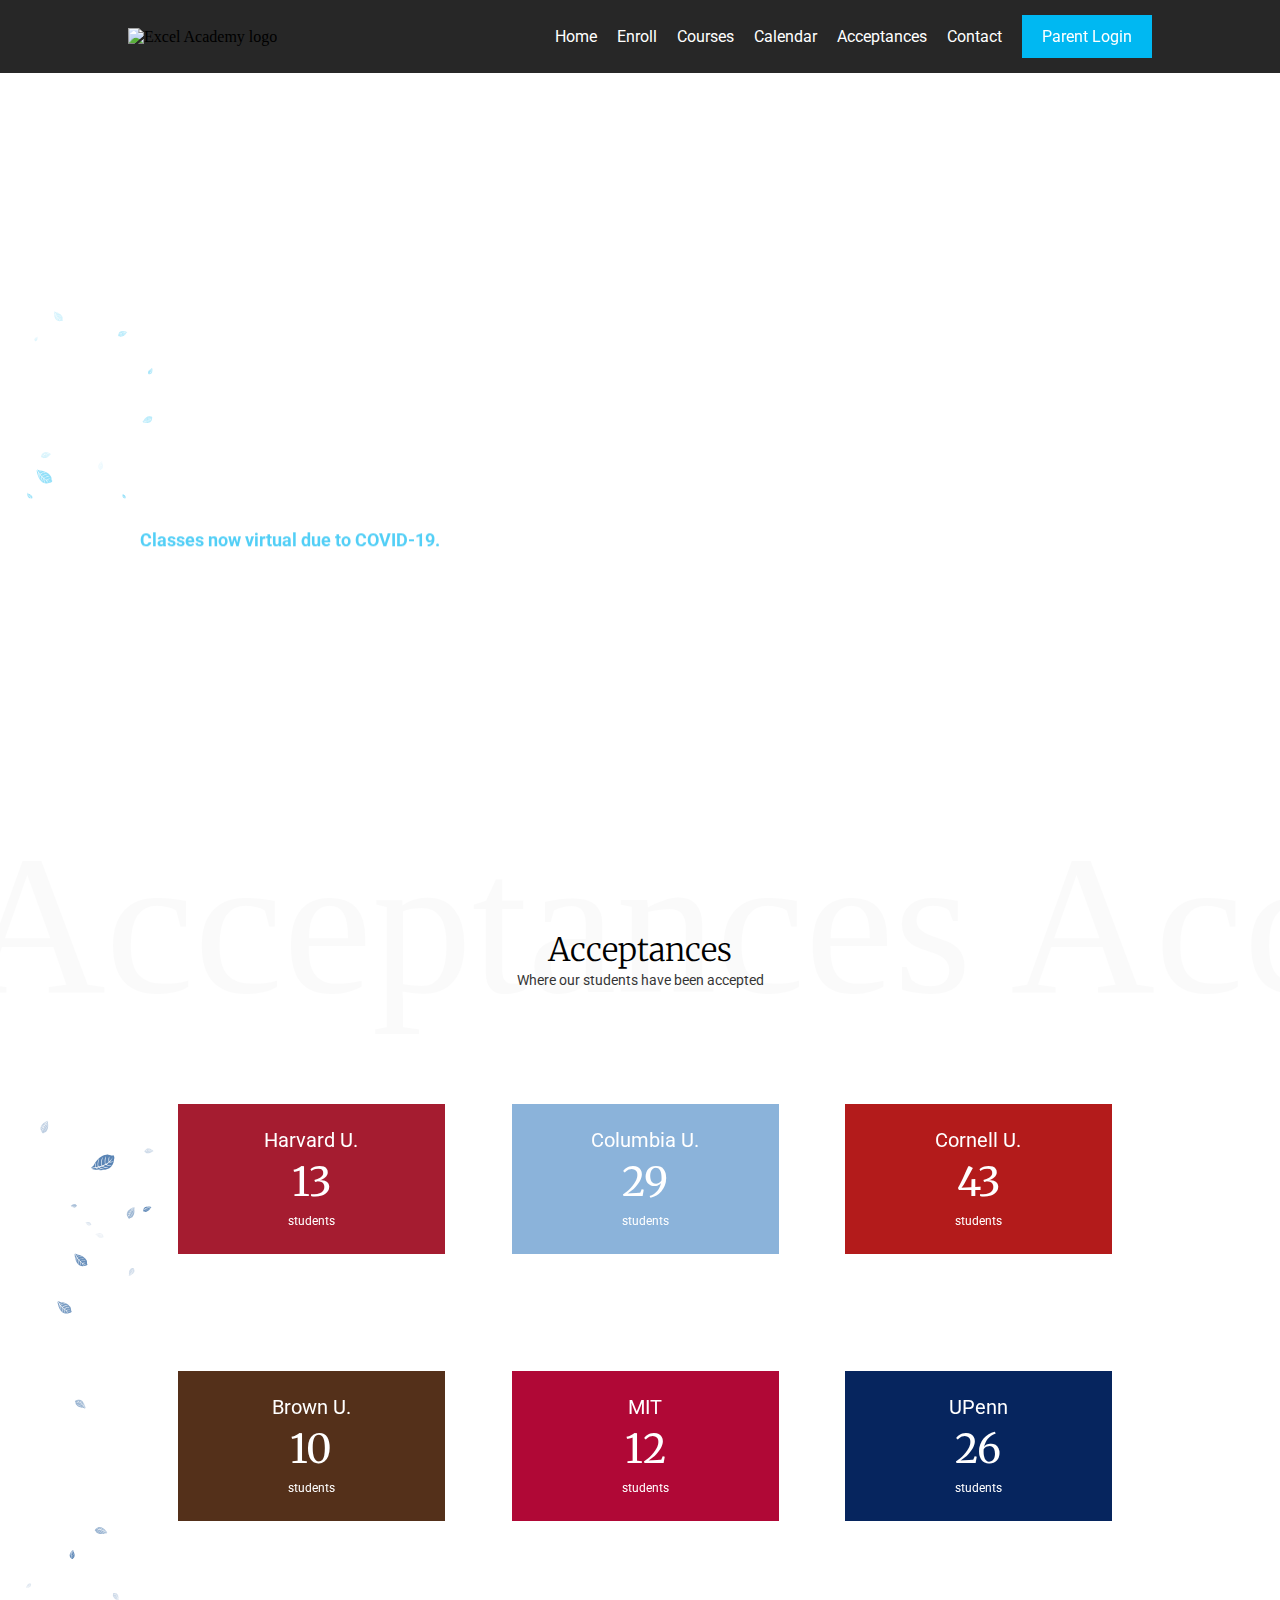
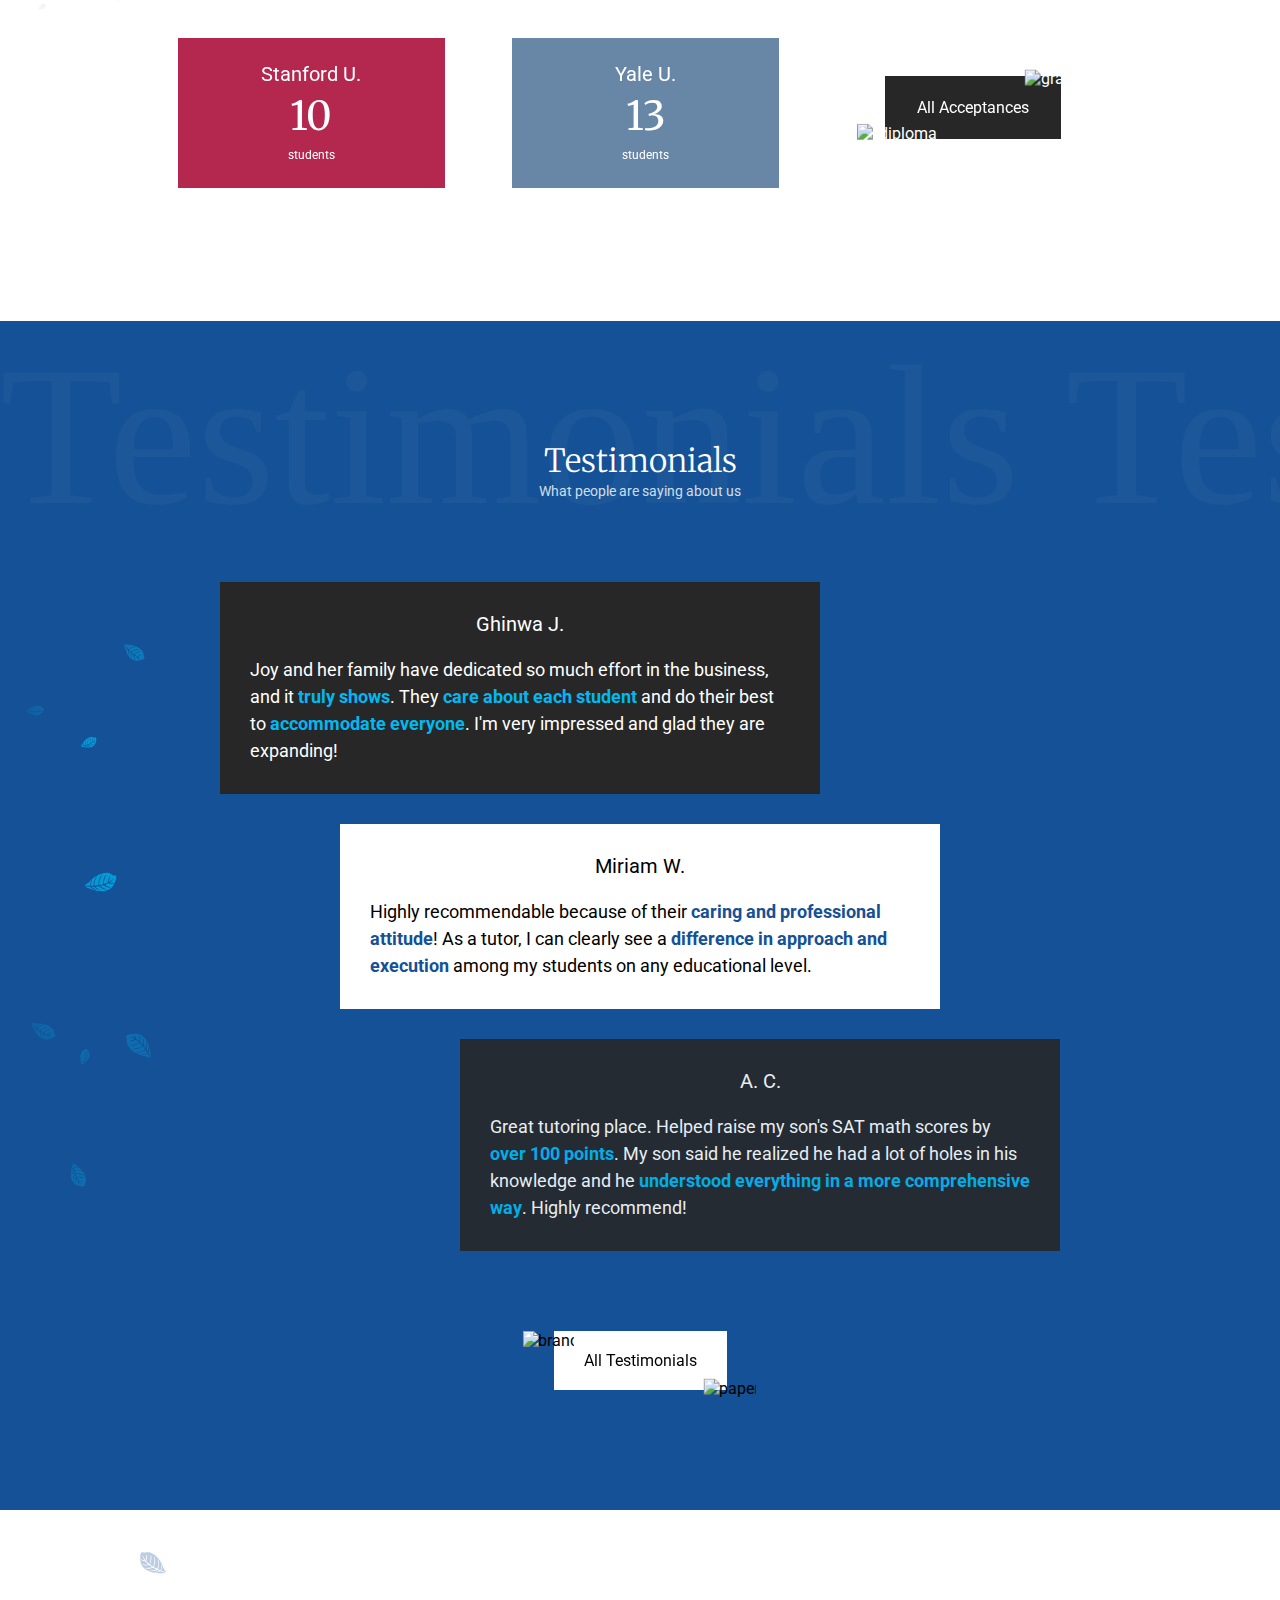
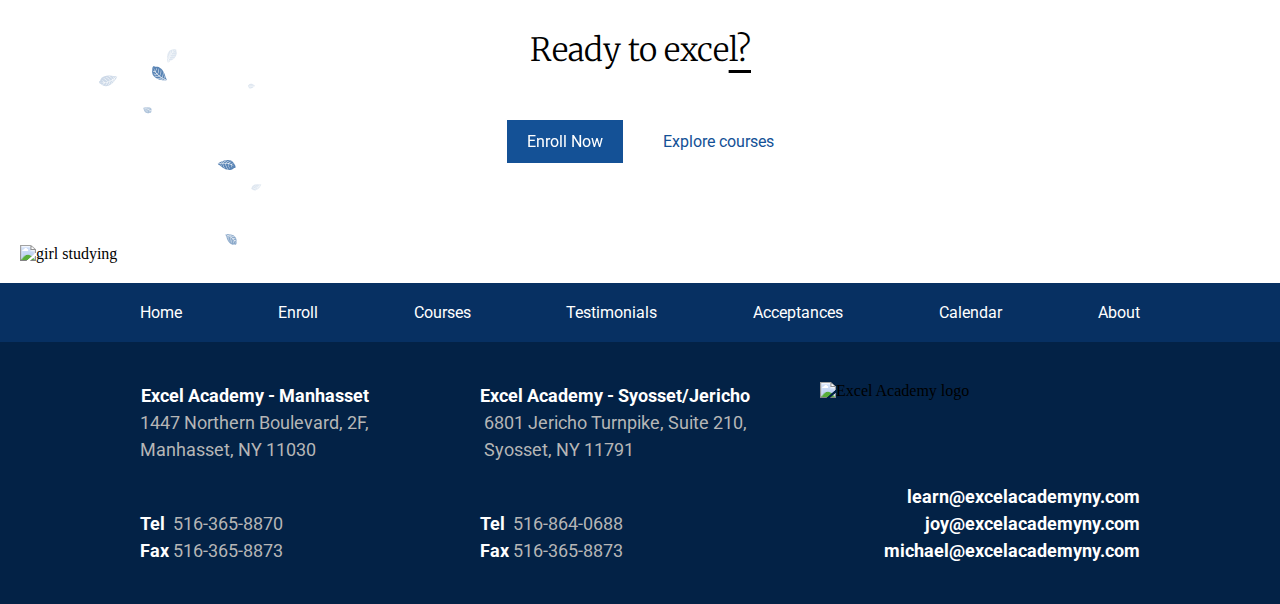
==== commit 93e600c7: "Moved header and footer to JS. Moved enrollment to separate page." ====
--- a/index.html
+++ b/index.html
@@ -6,72 +6,22 @@
   <meta name="viewport" content="width=device-width, initial-scale=1.0">
   <meta name="format-detection" content="telephone=no">
   <link rel="shortcut icon" type="image/x-icon" href="favicon.ico">
-  <link href="master.css" rel="stylesheet">
+  <link href="master.css?v=1" rel="stylesheet">
   <script src="https://cdnjs.cloudflare.com/ajax/libs/gsap/3.4.2/gsap.min.js"></script>
   <script src="https://cdnjs.cloudflare.com/ajax/libs/gsap/3.4.2/ScrollTrigger.min.js"></script>
-  <script src="https://unpkg.com/@barba/core"></script>
-  <script src="app.js" defer></script>
+  <script src="app.js?v=1" defer></script>
   <title>Excel Academy of NY - Home</title>
 </head>
 
 <body data-barba="wrapper">
-  <header>
-    <div id="header-content" class="content">
-      <nav id="mobile-nav">
-        <div id="mobile-nav-bg"></div>
-        <div id="mobile-nav-links">
-          <a target="_blank" href="https://www.excelacademyny.com/CDreg/OR_Login.html">
-            <div>Parent Login</div>
-          </a>
-          <a href="index.html">
-            <div>Home</div>
-          </a>
-          <a href="courses.html">
-            <div>Courses</div>
-          </a>
-          <a target="_blank" href="https://www.excelacademyny.com/Calendar.html">
-            <div>Calendar</div>
-          </a>
-          <a href="about.html">
-            <div>About</div>
-          </a>
-          <a href="#contact">
-            <div>Contact</div>
-          </a>
-        </div>
-      </nav>
-      <a href="index.html" id="logo"><img src="res/logo.svg" alt="Excel Academy logo"></a>
-      <nav id="desktop-nav">
-        <a class="link" href="index.html">
-          <div>Home</div>
-        </a>
-        <a class="link" href="courses.html">Courses</a>
-        <a class="link" target="_blank" href="https://www.excelacademyny.com/Calendar.html">Calendar</a>
-        <a class="link" href="about.html">About</a>
-        <a class="link" href="#contact">Contact</a>
-        <a target="_blank" href="https://www.excelacademyny.com/CDreg/OR_Login.html" id="login" class="cta-btn">
-          <div class="fill-wrapper">
-            <div class="fill"></div>
-          </div>
-          <span class="upper">Parent Login</span>
-          <span class="lower">Parent Login</span>
-        </a>
-      </nav>
-      <div id="burger">
-        <div id="bar1"></div>
-        <div id="bar2"></div>
-        <div id="bar3"></div>
-      </div>
-    </div>
-  </header>
-  <div class="barba-container" data-barba="container" data-barba-namespace="home">
+  <div class="stretch-wrapper">
     <main id="main-home">
       <section id="home">
         <div id="video-wrapper">
           <video src="res/whiteboard.mp4" playsinline autoplay muted loop></video>
         </div>
         <img class="leaves" src="res/home_leaves.svg" alt="falling leaves">
-        <div id="home-content" class="content">
+        <div class="content">
           <div id="cta">
             <h1>Enriching education<br>for grades 3-12</h1>
             <p>Our quality teachers, materials, and guidance give
@@ -79,41 +29,16 @@
               constantly adapting curriculum, we ensure your child
               stays ahead of the&nbsp;curve.
               <br><br>
-              Classes now virtual due to COVID-19.
+              <span class="virtualnotice">Classes now virtual due to COVID-19.</span>
             </p>
             <div class="cta-group">
-              <div class="enroll-dropdown">
-                <a class="cta-enroll cta-btn">
-                  <div class="fill-wrapper">
-                    <div class="fill"></div>
-                  </div>
-                  <span class="upper">Enroll for Fall 2020</span>
-                  <span class="lower">Select program</span>
-                </a>
-                <div class="location-list">
-                  <a class="location cta-btn" target="_blank" href="https://www.excelacademyny.com/2020FallProgramManhassetnew.pdf">
-                    <div class="fill-wrapper">
-                      <div class="fill"></div>
-                    </div>
-                    <span class="upper">Manhasset</span>
-                    <span class="lower">Manhasset</span>
-                  </a>
-                  <a class="location cta-btn" target="_blank" href="https://www.excelacademyny.com/2020FallProgramSyossetnew.pdf">
-                    <div class="fill-wrapper">
-                      <div class="fill"></div>
-                    </div>
-                    <span class="upper">Syosset/Jericho</span>
-                    <span class="lower">Syosset/Jericho</span>
-                  </a>
-                  <a class="location cta-btn" target="_blank" href="https://www.excelacademyny.com/2020FallProgramAI.pdf">
-                    <div class="fill-wrapper">
-                      <div class="fill"></div>
-                    </div>
-                    <span class="upper">Computer Programming / AI</span>
-                    <span class="lower">Computer Programming / AI</span>
-                  </a>
+              <a href="enroll.html" class="cta-enroll cta-btn">
+                <div class="fill-wrapper">
+                  <div class="fill"></div>
                 </div>
-              </div>
+                <span class="upper">Enroll Now</span>
+                <span class="lower">Enroll Now</span>
+              </a>
               <a href="courses.html" class="cta-explore link">Explore Courses</a>
             </div>
           </div>
@@ -122,7 +47,7 @@
       <section id="acceptances">
         <div class="huge">Acceptances Acceptances Acceptances</div>
         <img class="leaves" src="res/acceptances_leaves.svg" alt="falling leaves">
-        <div id="acceptances-content" class="content">
+        <div class="content">
           <div>
             <h2 class="title">Acceptances</h2>
             <p class="subtitle">Where our students have been accepted</p>
@@ -207,7 +132,7 @@
       <section id="testimonials">
         <div class="huge">Testimonials Testimonials Testimonials</div>
         <img class="leaves" src="res/testimonials_leaves.svg" alt="falling leaves">
-        <div id="testimonials-content" class="content">
+        <div class="content">
           <div id="testimonials-title">
             <h2 class="title">Testimonials</h2>
             <p class="subtitle">What people are saying about us</p>
@@ -251,44 +176,19 @@
       <section id="ready">
         <img class="leaves" src="res/ready_leaves.svg" alt="falling leaves">
         <img src="res/studying_girl.svg" alt="girl studying">
-        <div id="ready-content" class="content">
+        <div class="content">
           <div class="title">
             <h2>Ready to excel?</h2>
             <div id="underline"></div>
           </div>
           <div class="cta-group">
-            <div class="enroll-dropdown">
-              <a class="cta-enroll cta-btn">
-                <div class="fill-wrapper">
-                  <div class="fill"></div>
-                </div>
-                <span class="upper">Enroll for Fall 2020</span>
-                <span class="lower">Select program</span>
-              </a>
-              <div class="location-list">
-                <a class="location cta-btn" target="_blank" href="https://www.excelacademyny.com/2020FallProgramManhassetnew.pdf">
-                  <div class="fill-wrapper">
-                    <div class="fill"></div>
-                  </div>
-                  <span class="upper">Manhasset</span>
-                  <span class="lower">Manhasset</span>
-                </a>
-                <a class="location cta-btn" target="_blank" href="https://www.excelacademyny.com/2020FallProgramSyossetnew.pdf">
-                  <div class="fill-wrapper">
-                    <div class="fill"></div>
-                  </div>
-                  <span class="upper">Syosset/Jericho</span>
-                  <span class="lower">Syosset/Jericho</span>
-                </a>
-                <a class="location cta-btn" target="_blank" href="https://www.excelacademyny.com/2020FallProgramAI.pdf">
-                  <div class="fill-wrapper">
-                    <div class="fill"></div>
-                  </div>
-                  <span class="upper">Computer Programming / AI</span>
-                  <span class="lower">Computer Programming / AI</span>
-                </a>
-              </div>
-            </div>
+            <a href="enroll.html" class="cta-enroll cta-btn">
+              <div class="fill-wrapper">
+                <div class="fill"></div>
+              </div>
+              <span class="upper">Enroll Now</span>
+              <span class="lower">Enroll Now</span>
+            </a>
             <a href="courses.html" class="cta-explore link">
               Explore courses
             </a>
@@ -296,46 +196,6 @@
         </div>
       </section>
     </main>
-    <footer>
-      <section id="footer-links">
-        <div id="footer-links-content" class="content">
-          <a class="link" href="courses.html">Courses</a>
-          <a class="link" href="#testimonials">Testimonials</a>
-          <a class="link" target="_blank" href="https://www.excelacademyny.com/Congratulations.html">Acceptances</a>
-          <a class="link" target="_blank" href="https://www.excelacademyny.com/Calendar.html">Calendar</a>
-          <a class="link" href="about.html">About</a>
-          <a class="link" href="#contact">Contact</a>
-        </div>
-      </section>
-      <section id="contact">
-        <div id="contact-content" class="content">
-          <div class="manhasset address">
-            <p><span>Excel Academy - Manhasset<span></p>
-            <p>1447 Northern Boulevard, 2F,<br>Manhasset, NY 11030</p>
-          </div>
-          <div class="manhasset number">
-            <p><span>Tel</span>&nbsp;&nbsp;516-365-8870</p>
-            <p><span>Fax</span>&nbsp;516-365-8873</p>
-          </div>
-          <div class="syosset address">
-            <p><span>Excel Academy - Syosset/Jericho<span></p>
-            <p>6801 Jericho Turnpike, Suite 210,<br>Syosset, NY 11791</p>
-          </div>
-          <div class="syosset number">
-            <p><span>Tel</span>&nbsp;&nbsp;516-365-8870</p>
-            <p><span>Fax</span>&nbsp;516-365-8873</p>
-          </div>
-          <div class="email">
-            <p><span>learn@excelacademyny.com</span></p>
-            <p><span>joy@excelacademyny.com</span></p>
-            <p><span>michael@excelacademyny.com</span></p>
-          </div>
-          <div id="footer-logo-wrapper">
-            <a href="index.html"><img src="res/logo.svg" alt="Excel Academy logo"></a>
-          </div>
-        </div>
-      </section>
-    </footer>
   </div>
 </body>
 
--- a/master.css
+++ b/master.css
@@ -18,6 +18,10 @@
   scroll-behavior: smooth;
 }
 
+body {
+  height: 100%;
+}
+
 body.mobile-nav-open {
   overflow: hidden;
 }
@@ -29,26 +33,20 @@
   max-width: 1000px;
 }
 
-.barba-container {
+.stretch-wrapper {
   position: absolute;
   top: 0;
   left: 0;
   width: 100%;
   height: 100%;
-  display: flex;
-  flex-direction: column;
-}
-.barba-container main {
-  flex-grow: 1;
-  display: flex !important;
-  flex-direction: column;
-}
-.barba-container main section, .barba-container main .content {
+  display: grid;
+  grid-template-rows: 1fr auto;
+}
+.stretch-wrapper main section, .stretch-wrapper main .content {
   display: flex;
   flex-direction: column;
   justify-content: center;
   align-items: center;
-  flex-grow: 1;
 }
 
 a {
@@ -63,47 +61,9 @@
   align-items: center;
   font-family: "Merriweather", serif;
 }
-.cta-group .enroll-dropdown {
+.cta-group .cta-enroll {
   z-index: 2;
   position: relative;
-  /* this special case repeats the .cta-btn:hover code so that the
-     enroll button stays filled when hovering dropdown items */
-}
-.cta-group .enroll-dropdown .location-list {
-  position: absolute;
-  height: 0;
-  overflow: hidden;
-  transition: height 100ms ease-out;
-}
-.cta-group .enroll-dropdown .location {
-  color: black;
-  background: white;
-}
-.cta-group .enroll-dropdown .location span {
-  margin-left: 12px;
-}
-.cta-group .enroll-dropdown .location .lower {
-  color: white;
-}
-.cta-group .enroll-dropdown .location.cta-btn {
-  justify-content: flex-start;
-}
-.cta-group .enroll-dropdown.enroll-dropdown-open .location-list {
-  height: 350%;
-}
-.cta-group .enroll-dropdown.enroll-dropdown-open .cta-enroll .fill {
-  width: 180%;
-  opacity: 1;
-}
-.cta-group .enroll-dropdown.enroll-dropdown-open .cta-enroll .upper {
-  transform: translate(0, -100%);
-  opacity: 0;
-}
-.cta-group .enroll-dropdown.enroll-dropdown-open .cta-enroll .lower {
-  transform: translate(0, 0);
-  opacity: 1;
-}
-.cta-group .cta-enroll {
   background: #00B8F2;
   color: white;
 }
@@ -182,25 +142,26 @@
   position: absolute;
   display: block;
   content: "";
-  height: 1px;
+  height: 2px;
   width: 100%;
   background: black;
-  margin-top: 2px;
+  margin-top: 0px;
   transform: scaleX(0);
-  transform-origin: left;
+  transform-origin: right;
   opacity: 0;
   will-change: transform, opacity;
   transition: transform 200ms ease-out, opacity 200ms linear;
 }
 
 .link:hover::after {
+  opacity: 1;
+  transform-origin: left;
   transform: scaleX(1);
-  opacity: 1;
 }
 
 h1 {
   font-family: "Merriweather", serif;
-  font-size: clamp(30px, 5vw, 50px);
+  font-size: clamp(40px, 5vw, 50px);
   font-weight: lighter;
 }
 
@@ -245,7 +206,7 @@
   width: 100%;
   background: #272727;
 }
-header #header-content {
+header .content {
   width: 80%;
   max-width: 1800px;
   padding: 15px 0 !important;
@@ -348,7 +309,7 @@
   position: relative;
   height: clamp(650px, 90vh, 850px);
 }
-main#main-home section#home #home-content {
+main#main-home section#home .content {
   padding-top: 180px;
 }
 main#main-home section#home #video-wrapper {
@@ -381,6 +342,10 @@
   will-change: transform, opacity;
   margin-bottom: 60px;
 }
+main#main-home section#home #cta .virtualnotice {
+  color: #00B8F2;
+  font-weight: bolder;
+}
 main#main-home section#acceptances {
   overflow-x: hidden;
   position: relative;
@@ -388,7 +353,7 @@
   background-size: contain;
   background-repeat: no-repeat;
 }
-main#main-home section#acceptances #acceptances-content {
+main#main-home section#acceptances .content {
   display: flex;
   flex-direction: column;
   align-items: center;
@@ -532,12 +497,12 @@
   opacity: 0.03;
   transform: translateY(0);
 }
-main#main-home section#testimonials #testimonials-content {
-  display: flex;
-  flex-direction: column;
-  align-items: center;
-}
-main#main-home section#testimonials #testimonials-content #testimonials-title {
+main#main-home section#testimonials .content {
+  display: flex;
+  flex-direction: column;
+  align-items: center;
+}
+main#main-home section#testimonials .content #testimonials-title {
   z-index: 1;
   color: white;
   display: flex;
@@ -545,65 +510,65 @@
   align-items: center;
   margin-bottom: 50px;
 }
-main#main-home section#testimonials #testimonials-content .testimonials {
-  display: flex;
-  flex-direction: column;
-}
-main#main-home section#testimonials #testimonials-content .testimonials .testimonial-box {
+main#main-home section#testimonials .content .testimonials {
+  display: flex;
+  flex-direction: column;
+}
+main#main-home section#testimonials .content .testimonials .testimonial-box {
   will-change: opacity;
   padding: 30px;
   margin-top: 30px;
   max-width: 375px;
 }
-main#main-home section#testimonials #testimonials-content .testimonials .testimonial-box .pfp-name {
+main#main-home section#testimonials .content .testimonials .testimonial-box .pfp-name {
   margin-bottom: 20px;
   font-size: 20px;
   text-align: center;
   font-family: "Roboto", sans-serif;
 }
-main#main-home section#testimonials #testimonials-content .testimonials .testimonial-box p {
+main#main-home section#testimonials .content .testimonials .testimonial-box p {
   text-align: left;
 }
-main#main-home section#testimonials #testimonials-content .testimonials .testimonial-box:nth-child(odd) {
+main#main-home section#testimonials .content .testimonials .testimonial-box:nth-child(odd) {
   background: #272727;
   color: white;
 }
-main#main-home section#testimonials #testimonials-content .testimonials .testimonial-box:nth-child(odd) p span {
+main#main-home section#testimonials .content .testimonials .testimonial-box:nth-child(odd) p span {
   color: #00B8F2;
   font-weight: bold;
 }
-main#main-home section#testimonials #testimonials-content .testimonials .testimonial-box:nth-child(even) {
+main#main-home section#testimonials .content .testimonials .testimonial-box:nth-child(even) {
   color: black;
   background: white;
 }
-main#main-home section#testimonials #testimonials-content .testimonials .testimonial-box:nth-child(even) p span {
+main#main-home section#testimonials .content .testimonials .testimonial-box:nth-child(even) p span {
   color: #145196;
   font-weight: bold;
 }
-main#main-home section#testimonials #testimonials-content .testimonials p {
-  text-align: center;
-}
-main#main-home section#testimonials #testimonials-content #cta-testimonials {
+main#main-home section#testimonials .content .testimonials p {
+  text-align: center;
+}
+main#main-home section#testimonials .content #cta-testimonials {
   padding: 20px 30px;
   margin-top: 80px;
   color: black;
   background: white;
 }
-main#main-home section#testimonials #testimonials-content #cta-testimonials #branch {
+main#main-home section#testimonials .content #cta-testimonials #branch {
   position: absolute;
   width: 30%;
   top: 0;
   left: 0;
   transform: translate(-60%, 0);
 }
-main#main-home section#testimonials #testimonials-content #cta-testimonials #paper {
+main#main-home section#testimonials .content #cta-testimonials #paper {
   position: absolute;
   width: 30%;
   bottom: 0;
   right: 0;
   transform: translate(55%, 40%);
 }
-main#main-home section#testimonials #testimonials-content #cta-testimonials .lower {
+main#main-home section#testimonials .content #cta-testimonials .lower {
   color: white;
 }
 main#main-home section#ready {
@@ -613,13 +578,13 @@
 main#main-home section#ready img {
   display: none;
 }
-main#main-home section#ready #ready-content {
-  text-align: center;
-}
-main#main-home section#ready #ready-content .title {
-  position: relative;
-}
-main#main-home section#ready #ready-content .title #underline {
+main#main-home section#ready .content {
+  text-align: center;
+}
+main#main-home section#ready .content .title {
+  position: relative;
+}
+main#main-home section#ready .content .title #underline {
   content: "";
   display: block;
   position: absolute;
@@ -629,19 +594,19 @@
   height: 3px;
   background: black;
 }
-main#main-home section#ready #ready-content .cta-group {
+main#main-home section#ready .content .cta-group {
   margin-top: 50px;
 }
-main#main-home section#ready #ready-content .cta-enroll {
+main#main-home section#ready .content .cta-enroll {
   background: #145196;
 }
-main#main-home section#ready #ready-content .location {
-  border: 1px solid black;
-}
-main#main-home section#ready #ready-content .cta-explore {
+main#main-home section#ready .content .location {
+  border: 2px solid #272727;
+}
+main#main-home section#ready .content .cta-explore {
   color: #145196;
 }
-main#main-home section#ready #ready-content .link::after {
+main#main-home section#ready .content .link::after {
   background: #145196;
 }
 
@@ -668,18 +633,18 @@
   position: relative;
   background: #145196;
 }
-main#main-courses section#courses-ready #ready-content {
+main#main-courses section#courses-ready .content {
   display: flex;
   text-align: center;
   padding-top: 180px;
 }
-main#main-courses section#courses-ready #ready-content .title {
-  position: relative;
-}
-main#main-courses section#courses-ready #ready-content .title h2, main#main-courses section#courses-ready #ready-content .title p {
+main#main-courses section#courses-ready .content .title {
+  position: relative;
+}
+main#main-courses section#courses-ready .content .title h2, main#main-courses section#courses-ready .content .title p {
   color: white !important;
 }
-main#main-courses section#courses-ready #ready-content .title #underline {
+main#main-courses section#courses-ready .content .title #underline {
   content: "";
   display: block;
   position: absolute;
@@ -689,25 +654,25 @@
   height: 3px;
   background: white;
 }
-main#main-courses section#courses-ready #ready-content .subtitle {
+main#main-courses section#courses-ready .content .subtitle {
   margin-top: 10px;
 }
-main#main-courses section#courses-ready #ready-content .cta-group {
+main#main-courses section#courses-ready .content .cta-group {
   margin-top: 50px;
 }
-main#main-courses section#courses-ready #ready-content .location {
-  border: 1px solid black;
-}
-main#main-courses section#courses-ready #ready-content .cta-explore {
+main#main-courses section#courses-ready .content .location {
+  border: 2px solid #272727;
+}
+main#main-courses section#courses-ready .content .cta-explore {
   color: #00B8F2;
 }
-main#main-courses section#courses-ready #ready-content .link::after {
+main#main-courses section#courses-ready .content .link::after {
   background: #00B8F2;
 }
 main#main-courses section#enrichment {
   background: white;
 }
-main#main-courses section#enrichment #enrichment-content {
+main#main-courses section#enrichment .content {
   color: #145196;
 }
 main#main-courses section#fundamentals {
@@ -715,29 +680,69 @@
   color: white;
 }
 main#main-courses section#fundamentals .cta-btn {
-  margin-top: 20px;
+  margin-top: 60px;
+  border: 2px solid white;
+}
+main#main-courses section#fundamentals .fill {
   background: white;
 }
-main#main-courses section#fundamentals .fill {
+main#main-courses section#fundamentals .upper {
+  color: white;
+}
+main#main-courses section#fundamentals .lower {
+  color: black;
+}
+main#main-courses .category {
+  text-align: center;
+}
+main#main-courses .title {
+  text-align: center;
+}
+main#main-courses .categories-container {
+  align-items: center;
+}
+
+main#main-calendar .content {
+  width: 90%;
+  max-width: 1200px;
+  padding-top: 180px;
+}
+main#main-calendar .content #calendar-entry-grid {
+  display: grid;
+  grid-template-columns: repeat(1, 1fr);
+  grid-template-rows: repeat(1, 1fr);
+  justify-items: center;
+  align-items: center;
+  grid-gap: 120px;
+}
+main#main-calendar .content #calendar-entry-grid .cta-btn {
+  border: 2px solid #272727;
   background: #272727;
-}
-main#main-courses section#fundamentals .upper {
+  width: fit-content;
+  margin: auto;
+  margin-top: 25px;
+}
+main#main-calendar .content #calendar-entry-grid .fill {
+  background: white;
+}
+main#main-calendar .content #calendar-entry-grid .lower {
   color: black;
 }
-main#main-courses section#fundamentals .lower {
-  color: white;
-}
-main#main-courses .category {
-  text-align: center;
-}
-main#main-courses .title {
-  text-align: center;
-}
-main#main-courses .categories-container {
-  align-items: center;
-}
-
-main#main-about #about-content {
+main#main-calendar .content > .cta-btn {
+  margin-top: 120px;
+  border: 2px solid #272727;
+}
+main#main-calendar .content > .cta-btn .fill {
+  background: #272727;
+}
+main#main-calendar .content > .cta-btn .upper {
+  color: black;
+}
+main#main-calendar .content > .cta-btn .lower {
+  color: white;
+}
+
+main#main-about .content {
   width: 70%;
   max-width: 600px;
   padding-top: 180px;
@@ -746,20 +751,68 @@
   flex-direction: column;
   align-items: center;
 }
-main#main-about #about-content h2 {
+main#main-about .content h2 {
   text-align: center;
   margin-bottom: 80px;
 }
-main#main-about #about-content .cta-btn {
+main#main-about .content .cta-btn {
   margin-top: 80px;
+  border: 2px solid #272727;
+}
+main#main-about .content .cta-btn .fill {
   background: #272727;
+}
+main#main-about .content .upper {
+  color: black;
+}
+main#main-about .content .lower {
+  color: white;
+}
+
+main#main-enroll .content {
+  width: 70%;
+  max-width: 600px;
+  padding-top: 200px;
+  padding-bottom: 140px;
+  display: flex;
+  flex-direction: column;
+  align-items: center;
+}
+main#main-enroll .content > div {
+  text-align: center;
+}
+main#main-enroll .content .link {
+  display: inline-block;
+  color: #145196;
+  font-weight: bolder;
+  font-size: 20px;
+  line-height: 175%;
+}
+main#main-enroll .content .link::after {
+  margin-top: -5px;
+}
+main#main-enroll .content h2 {
+  margin-bottom: 70px;
+}
+main#main-enroll .content h3 {
+  margin-bottom: 10px;
+  margin-top: 50px;
+}
+main#main-enroll .content p {
+  opacity: 0.6;
+}
+main#main-enroll .content .cta-btn {
+  margin-top: 120px;
   border: 2px solid #272727;
 }
-main#main-about #about-content .cta-btn .fill {
-  background: white;
-}
-main#main-about #about-content .lower {
+main#main-enroll .content .cta-btn .fill {
+  background: #272727;
+}
+main#main-enroll .content .upper {
   color: black;
+}
+main#main-enroll .content .lower {
+  color: white;
 }
 
 footer section#footer-links {
@@ -767,19 +820,19 @@
   display: flex;
   justify-content: center;
 }
-footer section#footer-links #footer-links-content {
+footer section#footer-links .content {
   padding: 20px 0;
   display: grid;
   grid-template-columns: repeat(3, 1fr);
   justify-items: center;
 }
-footer section#footer-links #footer-links-content .link {
+footer section#footer-links .content .link {
   width: fit-content;
   font-size: 16px;
   margin: 10px auto;
   color: white;
 }
-footer section#footer-links #footer-links-content .link::after {
+footer section#footer-links .content .link::after {
   background: white;
 }
 footer section#contact {
@@ -787,31 +840,31 @@
   justify-content: center;
   background: #032246;
 }
-footer section#contact #contact-content {
+footer section#contact .content {
   padding: 40px 0;
   display: grid;
   grid-template-columns: 1fr;
   justify-items: center;
   grid-gap: 20px;
 }
-footer section#contact #contact-content > div {
+footer section#contact .content > div {
   display: flex;
   flex-direction: column;
   align-items: center;
   width: fit-content;
 }
-footer section#contact #contact-content > div p {
+footer section#contact .content > div p {
   text-align: center;
   color: #b6b6b6;
 }
-footer section#contact #contact-content > div p span {
+footer section#contact .content > div p span {
   color: #fff;
   font-weight: bolder;
 }
-footer section#contact #contact-content .number {
+footer section#contact .content .number {
   margin-bottom: 50px;
 }
-footer section#contact #contact-content a {
+footer section#contact .content a {
   display: flex;
   justify-content: center;
   margin-top: 50px;
@@ -940,19 +993,19 @@
   main#main-home section#home #video-wrapper video {
     transform: translate(0, 0);
   }
-  main#main-home section#home #home-content {
+  main#main-home section#home .content {
     display: grid;
     grid-template-columns: repeat(12, 1fr);
     grid-template-rows: 1fr;
     grid-column-gap: 12px;
     align-content: center;
   }
-  main#main-home section#home #home-content #cta {
+  main#main-home section#home .content #cta {
     grid-column: 1/7;
     align-items: flex-start;
     text-align: left;
   }
-  main#main-home section#home #home-content #home-svg {
+  main#main-home section#home .content #home-svg {
     display: block;
     margin: 0 !important;
     position: static;
@@ -963,7 +1016,7 @@
     width: 100%;
     grid-column: 8/-1;
   }
-  main#main-home section#home #home-content #home-svg #phone-svg {
+  main#main-home section#home .content #home-svg #phone-svg {
     display: block;
     opacity: 0;
     width: 50%;
@@ -974,7 +1027,7 @@
     transform: translate(-40%, -10%);
     animation: phoneIn 800ms 300ms ease-out forwards;
   }
-  main#main-home section#home #home-content #home-svg #reading-svg {
+  main#main-home section#home .content #home-svg #reading-svg {
     display: block;
     opacity: 0;
     transform: translate(40%, 0);
@@ -1013,62 +1066,62 @@
     max-width: 350px;
   }
 
-  footer section#footer-links #footer-links-content {
+  footer section#footer-links .content {
     max-width: 1000px;
     display: flex !important;
     justify-content: space-between;
     grid-gap: 20px;
   }
-  footer section#footer-links #footer-links-content a {
+  footer section#footer-links .content a {
     margin: 0 !important;
   }
-  footer section#contact #contact-content {
+  footer section#contact .content {
     max-width: 1000px;
     grid-template-columns: repeat(3, 1fr) !important;
     grid-template-rows: repeat(2, 1fr) !important;
     grid-template-areas: "maddr saddr logo" "mnum  snum  email";
   }
-  footer section#contact #contact-content p {
+  footer section#contact .content p {
     text-align: left !important;
   }
-  footer section#contact #contact-content .address, footer section#contact #contact-content .number {
+  footer section#contact .content .address, footer section#contact .content .number {
     justify-self: flex-start;
   }
-  footer section#contact #contact-content .address {
+  footer section#contact .content .address {
     align-self: flex-start;
   }
-  footer section#contact #contact-content .number {
+  footer section#contact .content .number {
     margin-bottom: 0 !important;
     align-self: flex-end;
   }
-  footer section#contact #contact-content .manhasset.address {
+  footer section#contact .content .manhasset.address {
     grid-area: maddr;
   }
-  footer section#contact #contact-content .manhasset.number {
+  footer section#contact .content .manhasset.number {
     grid-area: mnum;
   }
-  footer section#contact #contact-content .syosset.address {
+  footer section#contact .content .syosset.address {
     grid-area: saddr;
   }
-  footer section#contact #contact-content .syosset.number {
+  footer section#contact .content .syosset.number {
     grid-area: snum;
   }
-  footer section#contact #contact-content .email {
+  footer section#contact .content .email {
     grid-area: email;
     align-items: flex-end;
     align-self: flex-end;
     justify-self: flex-end;
   }
-  footer section#contact #contact-content .email p:nth-child(2) {
+  footer section#contact .content .email p:nth-child(2) {
     margin: 0;
   }
-  footer section#contact #contact-content #footer-logo-wrapper {
+  footer section#contact .content #footer-logo-wrapper {
     position: relative;
     grid-area: logo;
     width: 100%;
     height: 100%;
   }
-  footer section#contact #contact-content #footer-logo-wrapper img {
+  footer section#contact .content #footer-logo-wrapper img {
     position: absolute;
     width: 100%;
     top: 0;
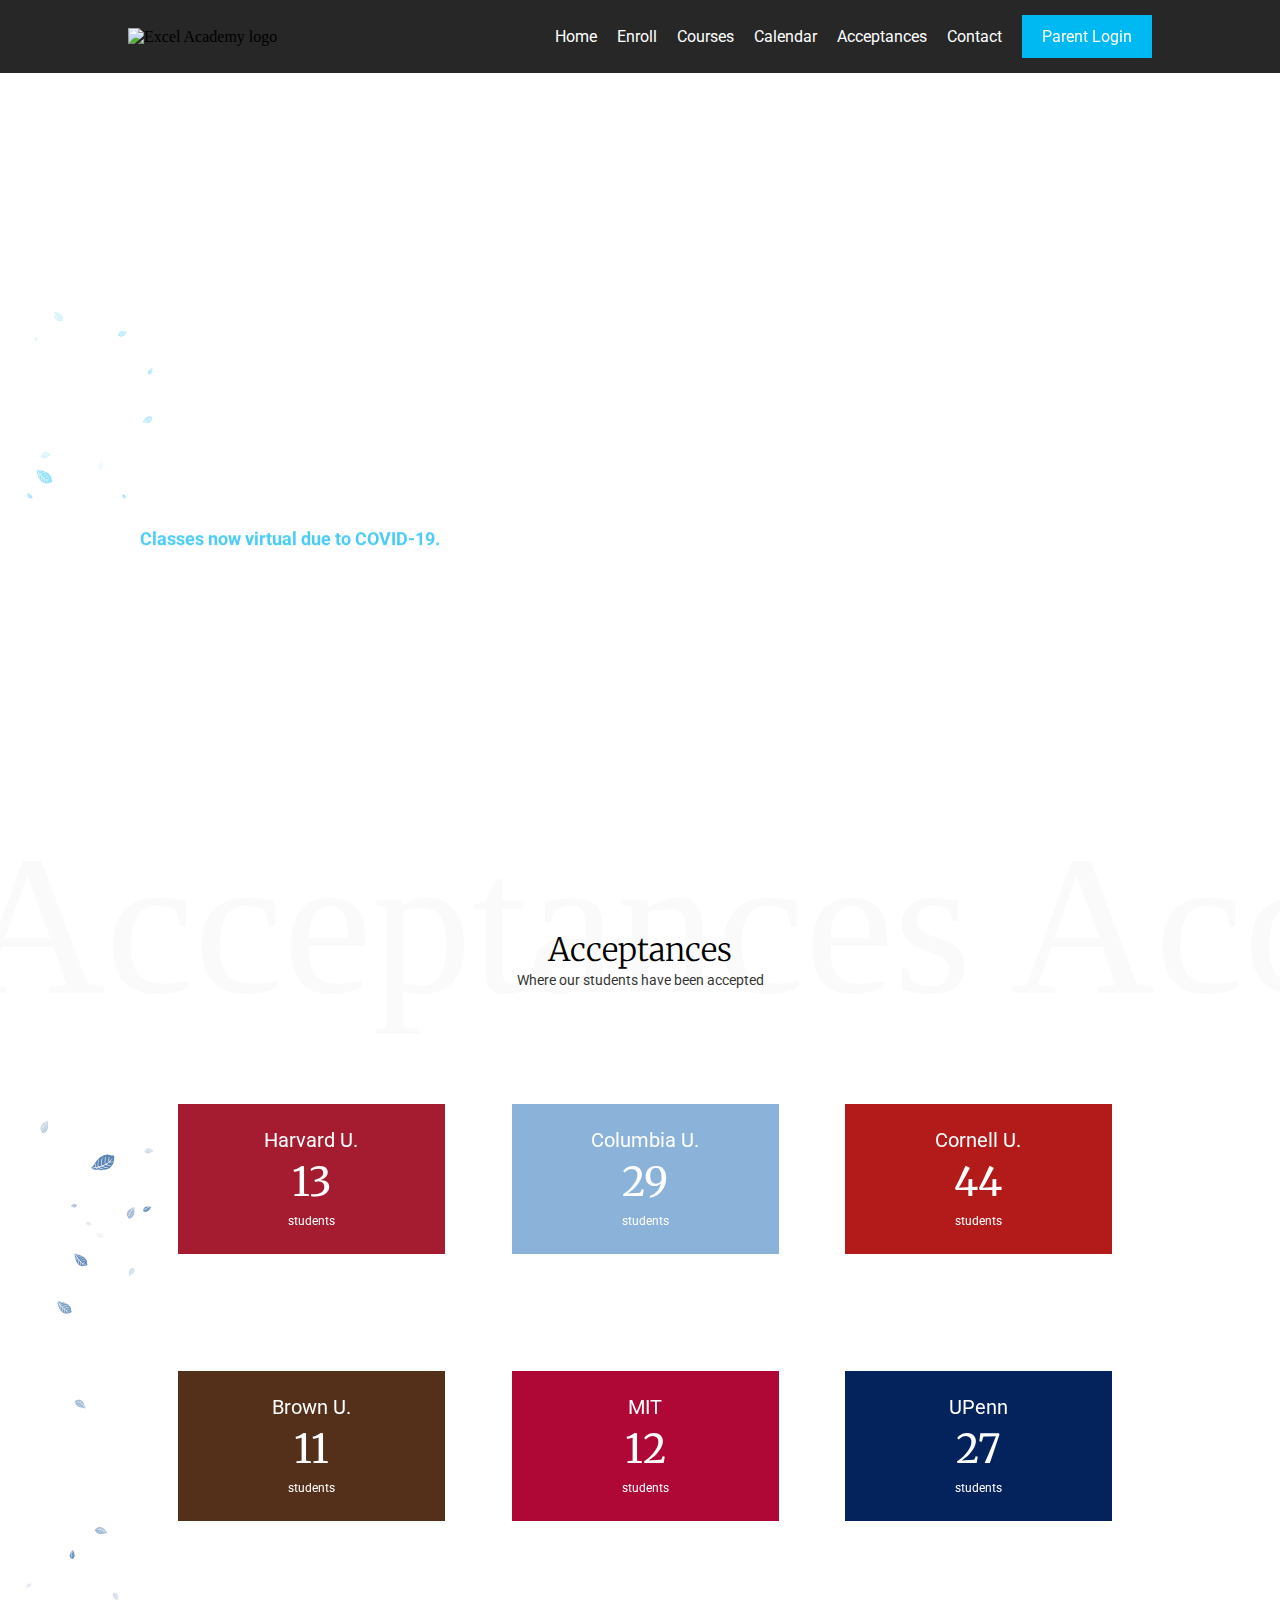
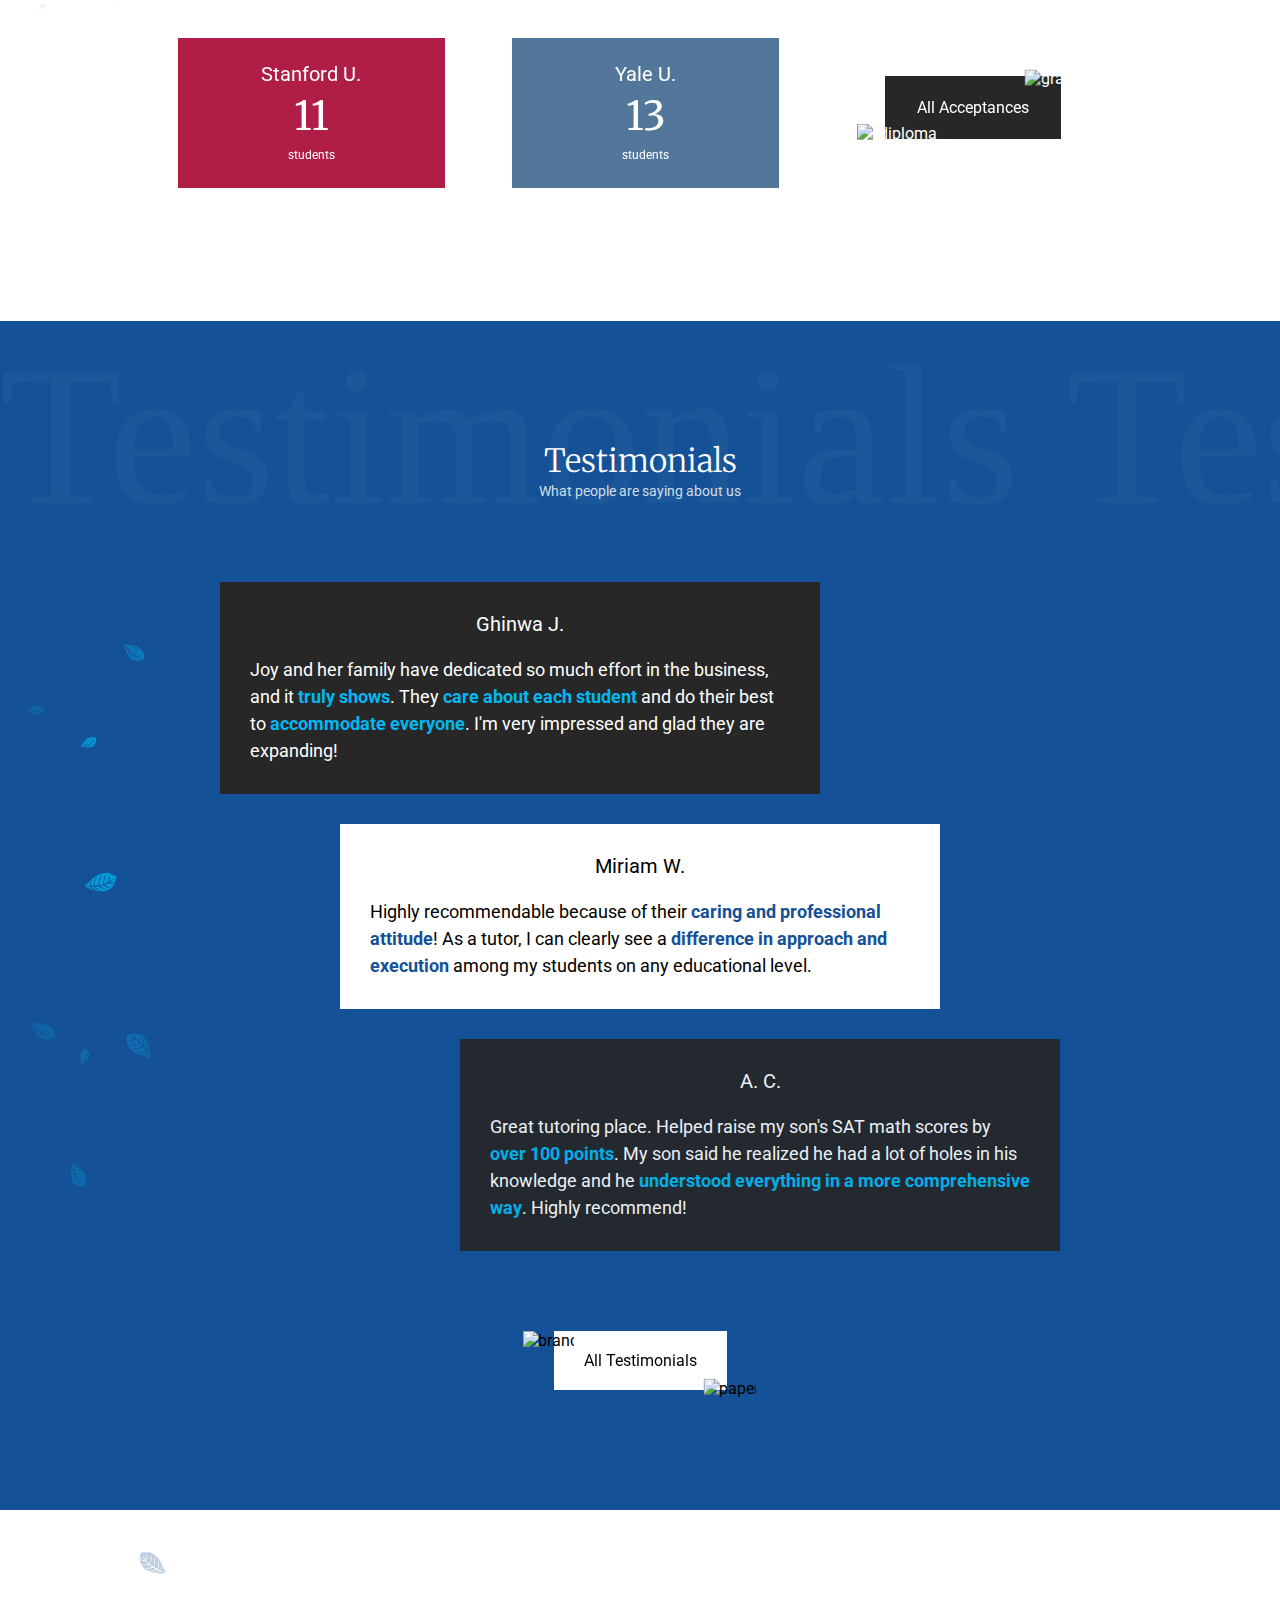
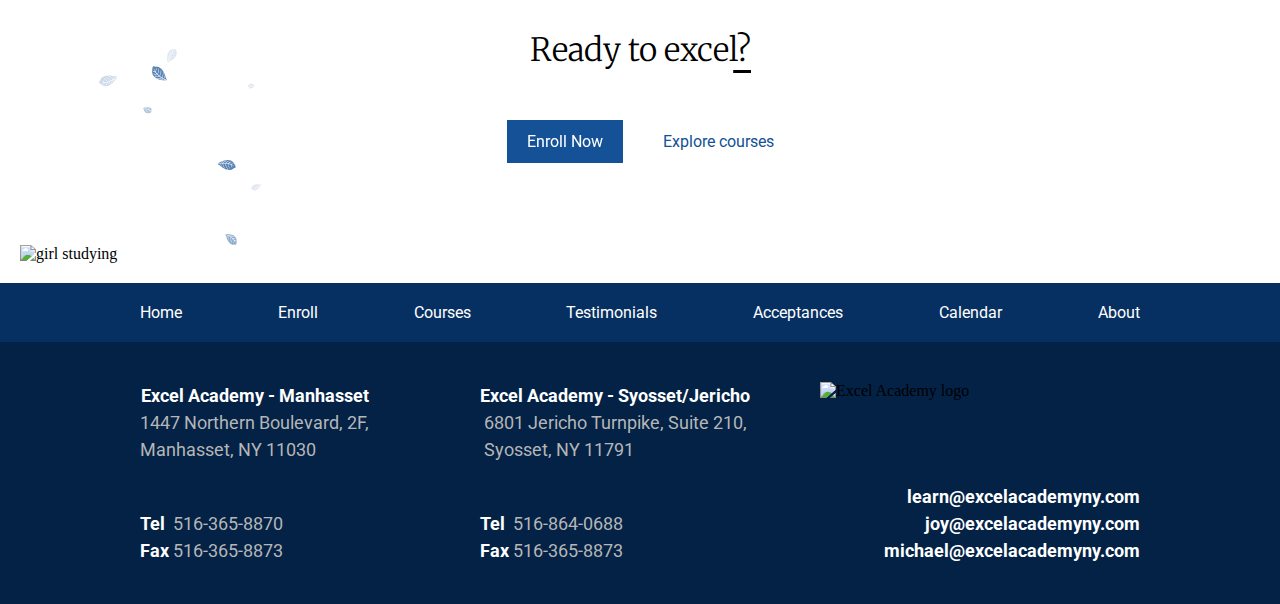
==== commit adb33d6f: "Added version.sh for cache busting. Refined all scripts. Made enrollment listings horizontal" ====
--- a/index.html
+++ b/index.html
@@ -6,10 +6,10 @@
   <meta name="viewport" content="width=device-width, initial-scale=1.0">
   <meta name="format-detection" content="telephone=no">
   <link rel="shortcut icon" type="image/x-icon" href="favicon.ico">
-  <link href="master.css?v=1" rel="stylesheet">
+  <link href="master.css?version=4" rel="stylesheet">
   <script src="https://cdnjs.cloudflare.com/ajax/libs/gsap/3.4.2/gsap.min.js"></script>
   <script src="https://cdnjs.cloudflare.com/ajax/libs/gsap/3.4.2/ScrollTrigger.min.js"></script>
-  <script src="app.js?v=1" defer></script>
+  <script src="app.js?version=4" defer></script>
   <title>Excel Academy of NY - Home</title>
 </head>
 
--- a/master.css
+++ b/master.css
@@ -715,18 +715,9 @@
   align-items: center;
   grid-gap: 120px;
 }
-main#main-calendar .content #calendar-entry-grid .cta-btn {
-  border: 2px solid #272727;
-  background: #272727;
-  width: fit-content;
-  margin: auto;
-  margin-top: 25px;
-}
-main#main-calendar .content #calendar-entry-grid .fill {
-  background: white;
-}
-main#main-calendar .content #calendar-entry-grid .lower {
-  color: black;
+main#main-calendar .content .link {
+  color: #145196;
+  font-size: 20px;
 }
 main#main-calendar .content > .cta-btn {
   margin-top: 120px;
@@ -770,16 +761,22 @@
 }
 
 main#main-enroll .content {
-  width: 70%;
-  max-width: 600px;
+  width: 80%;
+  max-width: 800px;
   padding-top: 200px;
   padding-bottom: 140px;
   display: flex;
   flex-direction: column;
   align-items: center;
 }
-main#main-enroll .content > div {
-  text-align: center;
+main#main-enroll .content .semester-list {
+  margin-top: 100px;
+  width: 100%;
+  justify-content: space-between;
+  display: flex;
+}
+main#main-enroll .content .semester-list h3 {
+  margin-bottom: 20px;
 }
 main#main-enroll .content .link {
   display: inline-block;
@@ -790,13 +787,6 @@
 }
 main#main-enroll .content .link::after {
   margin-top: -5px;
-}
-main#main-enroll .content h2 {
-  margin-bottom: 70px;
-}
-main#main-enroll .content h3 {
-  margin-bottom: 10px;
-  margin-top: 50px;
 }
 main#main-enroll .content p {
   opacity: 0.6;
@@ -1128,5 +1118,13 @@
     right: 0;
   }
 }
+@media only screen and (max-width: 991px) {
+  main#main-enroll .semester-list {
+    flex-direction: column;
+    align-items: center;
+    text-align: center;
+    min-height: 500px;
+  }
+}
 
 /*# sourceMappingURL=master.css.map */
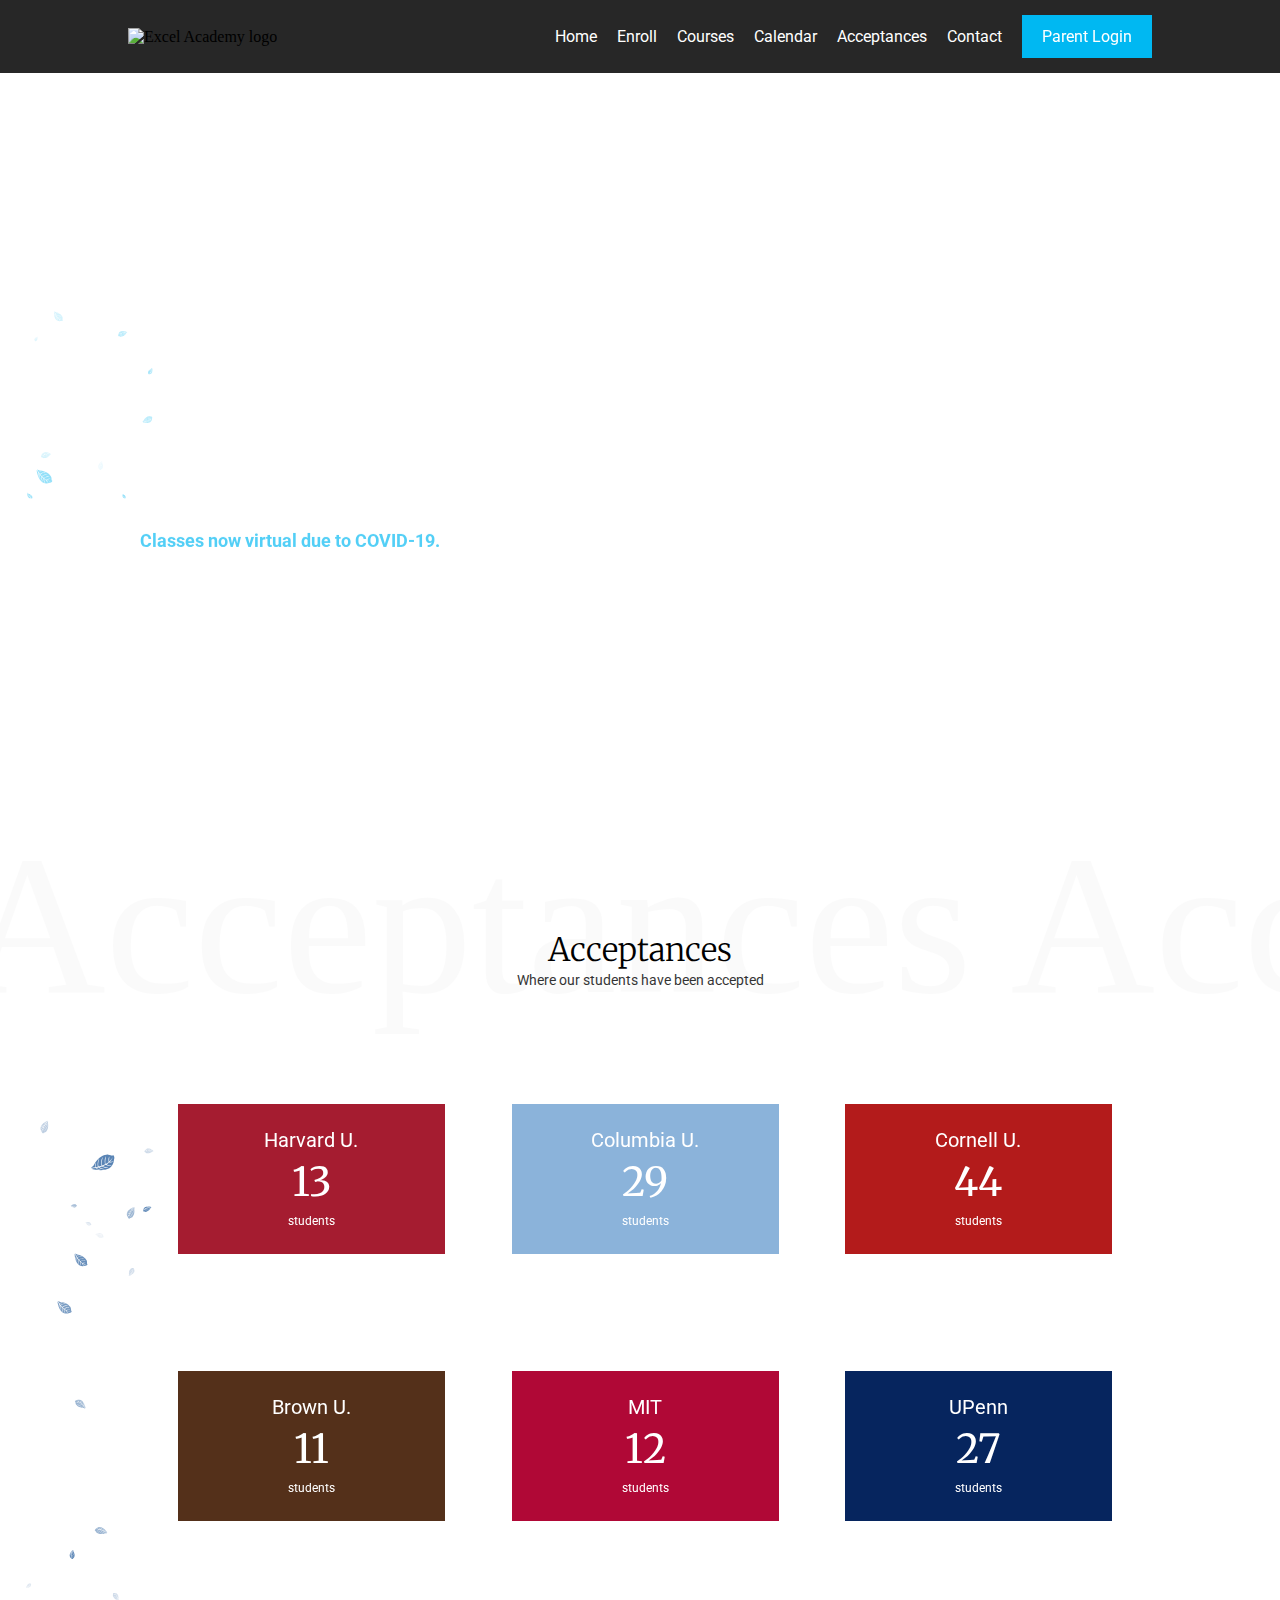
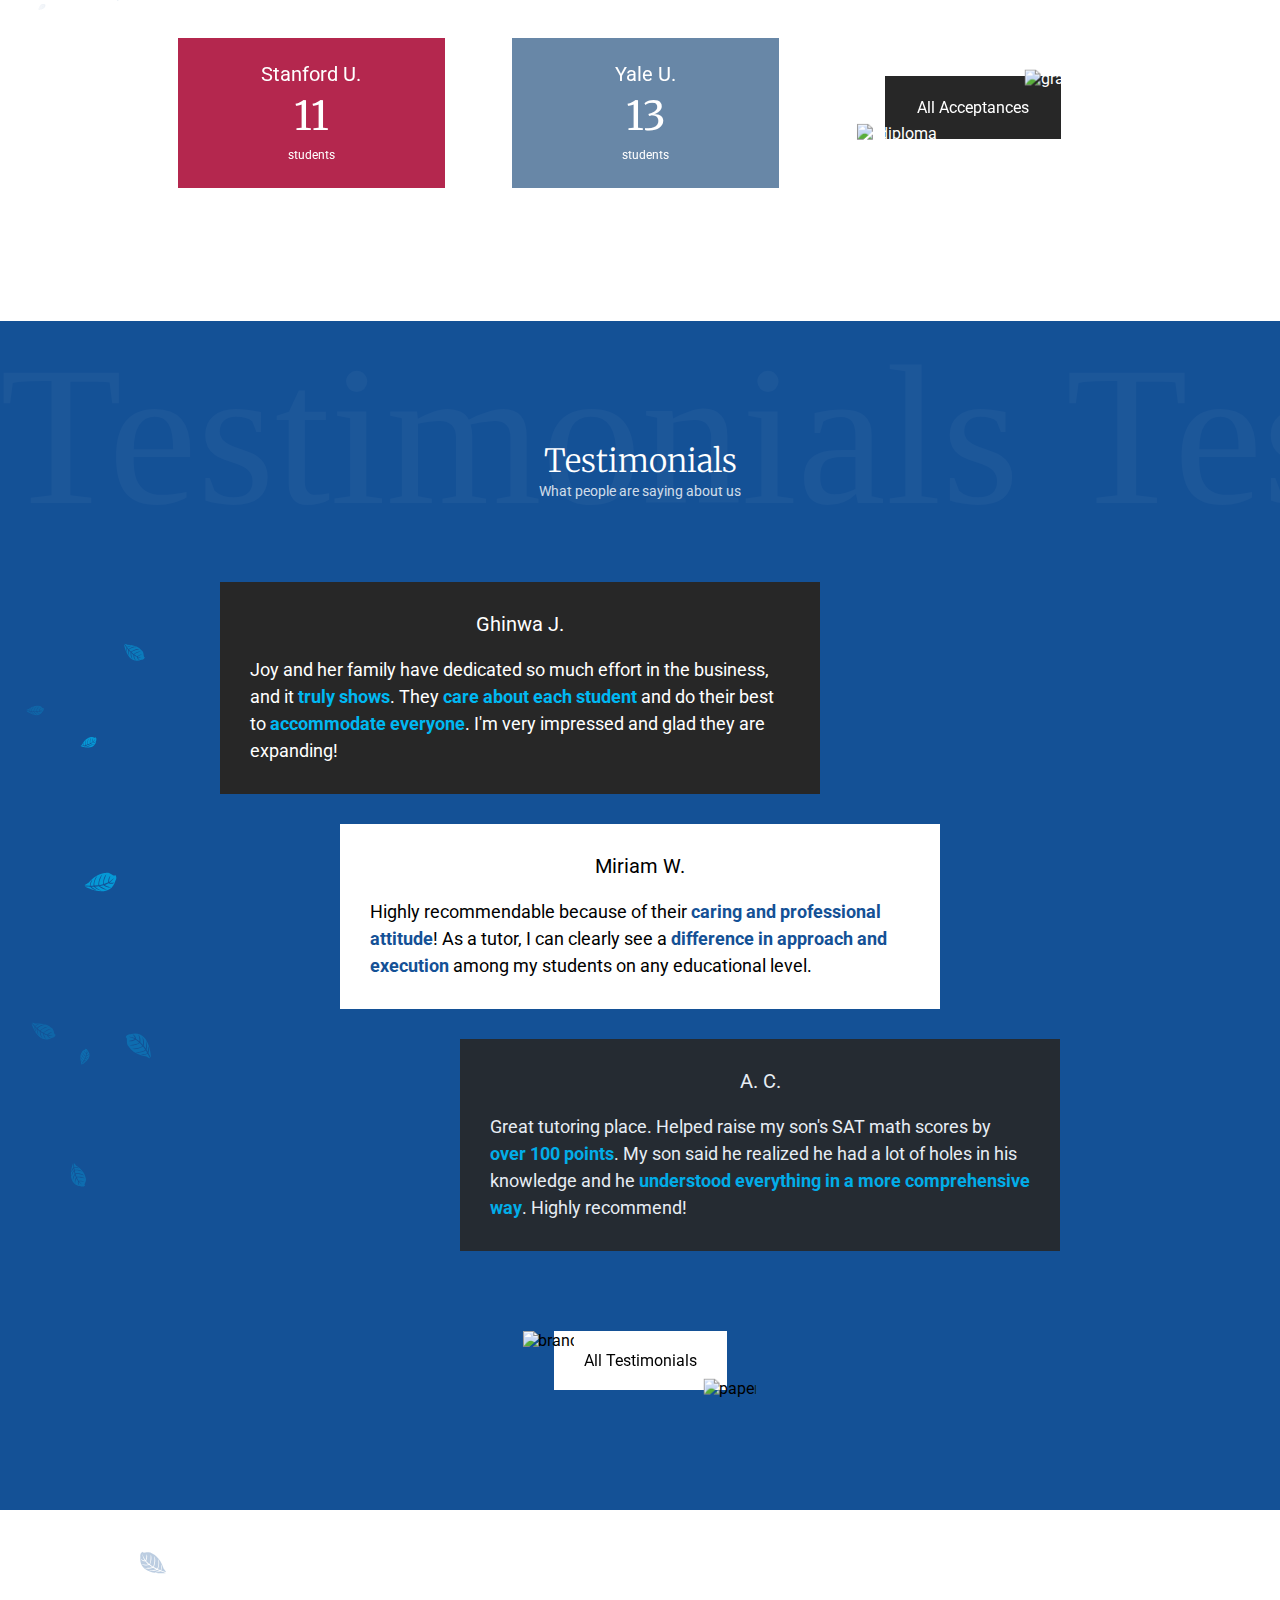
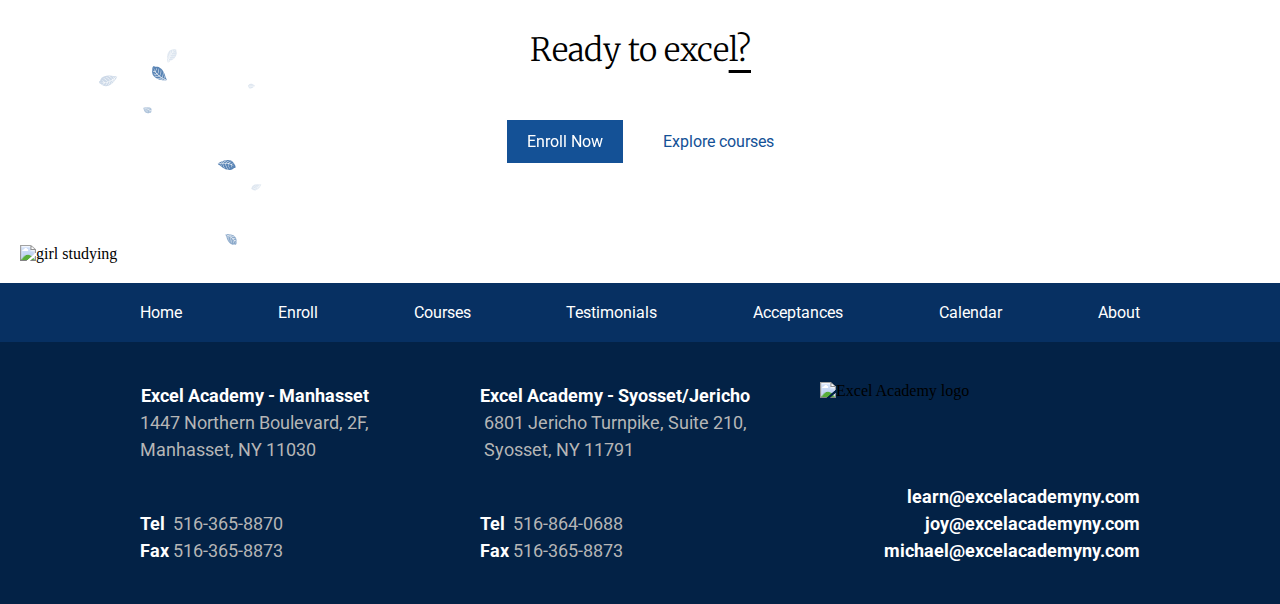
==== commit 308c11ee: "Split css into page-specific files" ====
--- a/index.html
+++ b/index.html
@@ -7,16 +7,17 @@
   <meta name="format-detection" content="telephone=no">
   <link rel="shortcut icon" type="image/x-icon" href="favicon.ico">
   <link href="master.css?version=4" rel="stylesheet">
+  <link href="index.css?version=4" rel="stylesheet">
   <script src="https://cdnjs.cloudflare.com/ajax/libs/gsap/3.4.2/gsap.min.js"></script>
   <script src="https://cdnjs.cloudflare.com/ajax/libs/gsap/3.4.2/ScrollTrigger.min.js"></script>
   <script src="app.js?version=4" defer></script>
   <title>Excel Academy of NY - Home</title>
 </head>
 
-<body data-barba="wrapper">
+<body>
   <div class="stretch-wrapper">
-    <main id="main-home">
-      <section id="home">
+    <main>
+      <section id="landing">
         <div id="video-wrapper">
           <video src="res/whiteboard.mp4" playsinline autoplay muted loop></video>
         </div>
--- a/master.css
+++ b/master.css
@@ -26,27 +26,27 @@
   overflow: hidden;
 }
 
+.stretch-wrapper {
+  position: absolute;
+  top: 0;
+  left: 0;
+  width: 100%;
+  height: 100%;
+  display: grid;
+  grid-template-rows: 1fr auto;
+}
+.stretch-wrapper main section, .stretch-wrapper main .content {
+  display: flex;
+  flex-direction: column;
+  justify-content: center;
+  align-items: center;
+}
+
 .content {
   width: 80%;
   margin: auto;
   padding: 120px 0;
   max-width: 1000px;
-}
-
-.stretch-wrapper {
-  position: absolute;
-  top: 0;
-  left: 0;
-  width: 100%;
-  height: 100%;
-  display: grid;
-  grid-template-rows: 1fr auto;
-}
-.stretch-wrapper main section, .stretch-wrapper main .content {
-  display: flex;
-  flex-direction: column;
-  justify-content: center;
-  align-items: center;
 }
 
 a {
@@ -300,510 +300,6 @@
   min-width: 100%;
   max-width: 100%;
 }
-main .leaves {
-  display: none;
-  user-select: none;
-}
-
-main#main-home section#home {
-  position: relative;
-  height: clamp(650px, 90vh, 850px);
-}
-main#main-home section#home .content {
-  padding-top: 180px;
-}
-main#main-home section#home #video-wrapper {
-  z-index: -1;
-  position: absolute;
-  top: 0;
-  left: 0;
-  height: 100%;
-  width: 100%;
-  overflow: hidden;
-}
-main#main-home section#home #video-wrapper video {
-  position: relative;
-  min-height: 100%;
-  min-width: 100%;
-  transform: translate(-40%, 0);
-}
-main#main-home section#home #cta {
-  display: flex;
-  flex-direction: column;
-  justify-content: center;
-  align-items: center;
-  width: 100%;
-  margin: auto;
-  max-width: 500px;
-}
-main#main-home section#home #cta h1, main#main-home section#home #cta p {
-  text-align: center;
-  color: white;
-  will-change: transform, opacity;
-  margin-bottom: 60px;
-}
-main#main-home section#home #cta .virtualnotice {
-  color: #00B8F2;
-  font-weight: bolder;
-}
-main#main-home section#acceptances {
-  overflow-x: hidden;
-  position: relative;
-  background-position: center;
-  background-size: contain;
-  background-repeat: no-repeat;
-}
-main#main-home section#acceptances .content {
-  display: flex;
-  flex-direction: column;
-  align-items: center;
-  padding-bottom: 80px;
-}
-main#main-home section#acceptances h2, main#main-home section#acceptances p {
-  text-align: center;
-}
-main#main-home section#acceptances #school-grid {
-  margin-top: 50px;
-  display: grid;
-  grid-template-rows: repeat(4, 1fr);
-  grid-template-columns: 1fr;
-  width: 100%;
-  max-width: 350px;
-  height: 800px;
-  justify-items: center;
-  align-items: center;
-}
-main#main-home section#acceptances #school-grid .school {
-  display: flex;
-  width: 80%;
-  height: 80%;
-  max-width: 350px;
-  max-height: 150px;
-  position: relative;
-}
-main#main-home section#acceptances #school-grid .school .front, main#main-home section#acceptances #school-grid .school .back {
-  will-change: opacity, transform;
-  position: absolute;
-  width: 100%;
-  height: 100%;
-}
-main#main-home section#acceptances #school-grid .school .front {
-  transform: translate(5px, 5px);
-  color: white;
-  text-align: center;
-  display: flex;
-  flex-direction: column;
-  justify-content: center;
-}
-main#main-home section#acceptances #school-grid .school .front .school-name {
-  font-family: "Roboto", sans-serif;
-  font-size: 20px;
-}
-main#main-home section#acceptances #school-grid .school .front .school-count {
-  font-family: "Merriweather", serif;
-  font-size: 40px;
-  margin: 5px 0;
-}
-main#main-home section#acceptances #school-grid .school .front p {
-  font-size: 12px;
-}
-main#main-home section#acceptances #school-grid .school .back {
-  transform: translate(-5px, -5px);
-}
-main#main-home section#acceptances #school-grid .school:nth-child(1) .front {
-  background: #A51C30;
-}
-main#main-home section#acceptances #school-grid .school:nth-child(1) .back {
-  border: 2px solid #A51C30;
-}
-main#main-home section#acceptances #school-grid .school:nth-child(2) .front {
-  background: #8BB3DA;
-}
-main#main-home section#acceptances #school-grid .school:nth-child(2) .back {
-  border: 2px solid #8BB3DA;
-}
-main#main-home section#acceptances #school-grid .school:nth-child(3) .front {
-  background: #B31B1B;
-}
-main#main-home section#acceptances #school-grid .school:nth-child(3) .back {
-  border: 2px solid #B31B1B;
-}
-main#main-home section#acceptances #school-grid .school:nth-child(4) .front {
-  background: #54301A;
-}
-main#main-home section#acceptances #school-grid .school:nth-child(4) .back {
-  border: 2px solid #54301A;
-}
-main#main-home section#acceptances #school-grid .school:nth-child(5) .front {
-  background: #B00836;
-}
-main#main-home section#acceptances #school-grid .school:nth-child(5) .back {
-  border: 2px solid #B00836;
-}
-main#main-home section#acceptances #school-grid .school:nth-child(6) .front {
-  background: #00205B;
-}
-main#main-home section#acceptances #school-grid .school:nth-child(6) .back {
-  border: 2px solid #00205B;
-}
-main#main-home section#acceptances #school-grid .school:nth-child(7) .front {
-  background: #A80532;
-}
-main#main-home section#acceptances #school-grid .school:nth-child(7) .back {
-  border: 2px solid #A80532;
-}
-main#main-home section#acceptances #school-grid .school:nth-child(8) .front {
-  background: #00356B;
-}
-main#main-home section#acceptances #school-grid .school:nth-child(8) .back {
-  border: 2px solid #00356B;
-}
-main#main-home section#acceptances #school-grid .school:nth-child(n+4):nth-child(-n+8) {
-  display: none;
-}
-main#main-home section#acceptances #school-grid #cta-acceptances {
-  padding: 20px 30px;
-  background: #272727;
-  border: 2px solid #272727;
-}
-main#main-home section#acceptances #school-grid #cta-acceptances #cap {
-  position: absolute;
-  top: 0;
-  right: 0;
-  transform: translate(55%, -45%);
-  width: 45%;
-}
-main#main-home section#acceptances #school-grid #cta-acceptances #diploma {
-  position: absolute;
-  bottom: 0;
-  left: 0;
-  transform: translate(-35%, 30%);
-  width: 50%;
-}
-main#main-home section#acceptances #school-grid #cta-acceptances .fill {
-  background: white;
-}
-main#main-home section#acceptances #school-grid #cta-acceptances .lower {
-  color: black;
-}
-main#main-home section#testimonials {
-  overflow-x: hidden;
-  position: relative;
-  background: #145196;
-}
-main#main-home section#testimonials .huge {
-  color: white;
-  z-index: 0;
-  opacity: 0.03;
-  transform: translateY(0);
-}
-main#main-home section#testimonials .content {
-  display: flex;
-  flex-direction: column;
-  align-items: center;
-}
-main#main-home section#testimonials .content #testimonials-title {
-  z-index: 1;
-  color: white;
-  display: flex;
-  flex-direction: column;
-  align-items: center;
-  margin-bottom: 50px;
-}
-main#main-home section#testimonials .content .testimonials {
-  display: flex;
-  flex-direction: column;
-}
-main#main-home section#testimonials .content .testimonials .testimonial-box {
-  will-change: opacity;
-  padding: 30px;
-  margin-top: 30px;
-  max-width: 375px;
-}
-main#main-home section#testimonials .content .testimonials .testimonial-box .pfp-name {
-  margin-bottom: 20px;
-  font-size: 20px;
-  text-align: center;
-  font-family: "Roboto", sans-serif;
-}
-main#main-home section#testimonials .content .testimonials .testimonial-box p {
-  text-align: left;
-}
-main#main-home section#testimonials .content .testimonials .testimonial-box:nth-child(odd) {
-  background: #272727;
-  color: white;
-}
-main#main-home section#testimonials .content .testimonials .testimonial-box:nth-child(odd) p span {
-  color: #00B8F2;
-  font-weight: bold;
-}
-main#main-home section#testimonials .content .testimonials .testimonial-box:nth-child(even) {
-  color: black;
-  background: white;
-}
-main#main-home section#testimonials .content .testimonials .testimonial-box:nth-child(even) p span {
-  color: #145196;
-  font-weight: bold;
-}
-main#main-home section#testimonials .content .testimonials p {
-  text-align: center;
-}
-main#main-home section#testimonials .content #cta-testimonials {
-  padding: 20px 30px;
-  margin-top: 80px;
-  color: black;
-  background: white;
-}
-main#main-home section#testimonials .content #cta-testimonials #branch {
-  position: absolute;
-  width: 30%;
-  top: 0;
-  left: 0;
-  transform: translate(-60%, 0);
-}
-main#main-home section#testimonials .content #cta-testimonials #paper {
-  position: absolute;
-  width: 30%;
-  bottom: 0;
-  right: 0;
-  transform: translate(55%, 40%);
-}
-main#main-home section#testimonials .content #cta-testimonials .lower {
-  color: white;
-}
-main#main-home section#ready {
-  position: relative;
-  background: #fff;
-}
-main#main-home section#ready img {
-  display: none;
-}
-main#main-home section#ready .content {
-  text-align: center;
-}
-main#main-home section#ready .content .title {
-  position: relative;
-}
-main#main-home section#ready .content .title #underline {
-  content: "";
-  display: block;
-  position: absolute;
-  width: 100%;
-  transform-origin: left;
-  transform: scaleX(0);
-  height: 3px;
-  background: black;
-}
-main#main-home section#ready .content .cta-group {
-  margin-top: 50px;
-}
-main#main-home section#ready .content .cta-enroll {
-  background: #145196;
-}
-main#main-home section#ready .content .location {
-  border: 2px solid #272727;
-}
-main#main-home section#ready .content .cta-explore {
-  color: #145196;
-}
-main#main-home section#ready .content .link::after {
-  background: #145196;
-}
-
-main#main-courses .categories-container {
-  margin-top: 120px;
-  display: flex;
-  flex-direction: column;
-}
-main#main-courses .category {
-  margin-bottom: 80px;
-  width: fit-content;
-}
-main#main-courses .category-title {
-  margin-bottom: 30px;
-  text-decoration: underline;
-}
-main#main-courses li {
-  list-style-type: none;
-  margin-top: 20px;
-  font-family: "Roboto", sans-serif;
-  font-size: 18px;
-}
-main#main-courses section#courses-ready {
-  position: relative;
-  background: #145196;
-}
-main#main-courses section#courses-ready .content {
-  display: flex;
-  text-align: center;
-  padding-top: 180px;
-}
-main#main-courses section#courses-ready .content .title {
-  position: relative;
-}
-main#main-courses section#courses-ready .content .title h2, main#main-courses section#courses-ready .content .title p {
-  color: white !important;
-}
-main#main-courses section#courses-ready .content .title #underline {
-  content: "";
-  display: block;
-  position: absolute;
-  width: 100%;
-  transform-origin: left;
-  transform: scaleX(0);
-  height: 3px;
-  background: white;
-}
-main#main-courses section#courses-ready .content .subtitle {
-  margin-top: 10px;
-}
-main#main-courses section#courses-ready .content .cta-group {
-  margin-top: 50px;
-}
-main#main-courses section#courses-ready .content .location {
-  border: 2px solid #272727;
-}
-main#main-courses section#courses-ready .content .cta-explore {
-  color: #00B8F2;
-}
-main#main-courses section#courses-ready .content .link::after {
-  background: #00B8F2;
-}
-main#main-courses section#enrichment {
-  background: white;
-}
-main#main-courses section#enrichment .content {
-  color: #145196;
-}
-main#main-courses section#fundamentals {
-  background: #145196;
-  color: white;
-}
-main#main-courses section#fundamentals .cta-btn {
-  margin-top: 60px;
-  border: 2px solid white;
-}
-main#main-courses section#fundamentals .fill {
-  background: white;
-}
-main#main-courses section#fundamentals .upper {
-  color: white;
-}
-main#main-courses section#fundamentals .lower {
-  color: black;
-}
-main#main-courses .category {
-  text-align: center;
-}
-main#main-courses .title {
-  text-align: center;
-}
-main#main-courses .categories-container {
-  align-items: center;
-}
-
-main#main-calendar .content {
-  width: 90%;
-  max-width: 1200px;
-  padding-top: 180px;
-}
-main#main-calendar .content #calendar-entry-grid {
-  display: grid;
-  grid-template-columns: repeat(1, 1fr);
-  grid-template-rows: repeat(1, 1fr);
-  justify-items: center;
-  align-items: center;
-  grid-gap: 120px;
-}
-main#main-calendar .content .link {
-  color: #145196;
-  font-size: 20px;
-}
-main#main-calendar .content > .cta-btn {
-  margin-top: 120px;
-  border: 2px solid #272727;
-}
-main#main-calendar .content > .cta-btn .fill {
-  background: #272727;
-}
-main#main-calendar .content > .cta-btn .upper {
-  color: black;
-}
-main#main-calendar .content > .cta-btn .lower {
-  color: white;
-}
-
-main#main-about .content {
-  width: 70%;
-  max-width: 600px;
-  padding-top: 180px;
-  padding-bottom: 120px;
-  display: flex;
-  flex-direction: column;
-  align-items: center;
-}
-main#main-about .content h2 {
-  text-align: center;
-  margin-bottom: 80px;
-}
-main#main-about .content .cta-btn {
-  margin-top: 80px;
-  border: 2px solid #272727;
-}
-main#main-about .content .cta-btn .fill {
-  background: #272727;
-}
-main#main-about .content .upper {
-  color: black;
-}
-main#main-about .content .lower {
-  color: white;
-}
-
-main#main-enroll .content {
-  width: 80%;
-  max-width: 800px;
-  padding-top: 200px;
-  padding-bottom: 140px;
-  display: flex;
-  flex-direction: column;
-  align-items: center;
-}
-main#main-enroll .content .semester-list {
-  margin-top: 100px;
-  width: 100%;
-  justify-content: space-between;
-  display: flex;
-}
-main#main-enroll .content .semester-list h3 {
-  margin-bottom: 20px;
-}
-main#main-enroll .content .link {
-  display: inline-block;
-  color: #145196;
-  font-weight: bolder;
-  font-size: 20px;
-  line-height: 175%;
-}
-main#main-enroll .content .link::after {
-  margin-top: -5px;
-}
-main#main-enroll .content p {
-  opacity: 0.6;
-}
-main#main-enroll .content .cta-btn {
-  margin-top: 120px;
-  border: 2px solid #272727;
-}
-main#main-enroll .content .cta-btn .fill {
-  background: #272727;
-}
-main#main-enroll .content .upper {
-  color: black;
-}
-main#main-enroll .content .lower {
-  color: white;
-}
 
 footer section#footer-links {
   background: #073062;
@@ -860,60 +356,7 @@
   margin-top: 50px;
 }
 
-@media only screen and (min-width: 600px) {
-  #main-courses #enrichment .content, #main-courses #fundamentals .content {
-    align-items: center !important;
-  }
-  #main-courses .category {
-    text-align: left !important;
-  }
-  #main-courses .categories-container {
-    display: grid !important;
-    align-items: flex-start !important;
-    grid-template-columns: 1fr 1fr;
-    grid-template-rows: 1fr 1fr;
-    grid-auto-flow: column;
-    grid-row-gap: 10px;
-    grid-column-gap: 50px;
-  }
-}
-@media only screen and (min-width: 768px) {
-  main#main-home section#acceptances #school-grid {
-    min-width: 650px;
-    grid-template-rows: repeat(3, 1fr) !important;
-    grid-template-columns: repeat(2, 1fr) !important;
-  }
-  main#main-home section#acceptances .school:nth-child(4) {
-    display: block !important;
-  }
-  main#main-home section#acceptances .school:nth-child(5) {
-    display: block !important;
-  }
-}
-@media only screen and (min-width: 850px) {
-  main#main-courses .categories-container {
-    display: flex !important;
-    flex-direction: row !important;
-    justify-content: space-between;
-    width: 100%;
-  }
-  main#main-courses .title, main#main-courses .subtitle {
-    text-align: center;
-  }
-}
 @media only screen and (min-width: 992px) {
-  .leaves {
-    display: block !important;
-    z-index: 0;
-    opacity: 0.7;
-    width: 10%;
-    position: absolute;
-    height: 80%;
-    left: 2%;
-    top: 50%;
-    transform: translate(0, -50%);
-  }
-
   h1 {
     white-space: nowrap;
   }
@@ -974,88 +417,6 @@
     color: black;
   }
 
-  main#main-home section#home {
-    overflow: hidden;
-    background: none;
-    display: flex;
-    align-items: center;
-  }
-  main#main-home section#home #video-wrapper video {
-    transform: translate(0, 0);
-  }
-  main#main-home section#home .content {
-    display: grid;
-    grid-template-columns: repeat(12, 1fr);
-    grid-template-rows: 1fr;
-    grid-column-gap: 12px;
-    align-content: center;
-  }
-  main#main-home section#home .content #cta {
-    grid-column: 1/7;
-    align-items: flex-start;
-    text-align: left;
-  }
-  main#main-home section#home .content #home-svg {
-    display: block;
-    margin: 0 !important;
-    position: static;
-    transform: translate(0, 10px);
-    align-self: center;
-    min-width: 350px;
-    max-width: 450px;
-    width: 100%;
-    grid-column: 8/-1;
-  }
-  main#main-home section#home .content #home-svg #phone-svg {
-    display: block;
-    opacity: 0;
-    width: 50%;
-    max-width: 175px;
-    min-width: 100px;
-    z-index: -1;
-    position: absolute;
-    transform: translate(-40%, -10%);
-    animation: phoneIn 800ms 300ms ease-out forwards;
-  }
-  main#main-home section#home .content #home-svg #reading-svg {
-    display: block;
-    opacity: 0;
-    transform: translate(40%, 0);
-    width: 100%;
-    max-width: 350px;
-    min-width: 200px;
-    animation: readingIn 800ms 300ms ease-out forwards;
-  }
-  main#main-home section#acceptances #school-grid {
-    min-width: 100%;
-    grid-template-rows: repeat(3, 1fr) !important;
-    grid-template-columns: repeat(3, 1fr) !important;
-  }
-  main#main-home section#acceptances #school-grid .school:nth-child(n+4):nth-child(-n+8) {
-    display: block;
-  }
-  main#main-home section#testimonials .testimonials .testimonial-box {
-    max-width: 600px !important;
-  }
-  main#main-home section#testimonials .testimonials .testimonial-box:nth-child(1) {
-    transform: translate(-20%, 0);
-  }
-  main#main-home section#testimonials .testimonials .testimonial-box:nth-child(2) {
-    transform: translate(0);
-  }
-  main#main-home section#testimonials .testimonials .testimonial-box:nth-child(3) {
-    transform: translate(20%, 0);
-  }
-  main#main-home section#ready img {
-    display: block !important;
-    user-select: none;
-    position: absolute;
-    left: 20px;
-    bottom: 20px;
-    width: 25%;
-    max-width: 350px;
-  }
-
   footer section#footer-links .content {
     max-width: 1000px;
     display: flex !important;
@@ -1118,13 +479,5 @@
     right: 0;
   }
 }
-@media only screen and (max-width: 991px) {
-  main#main-enroll .semester-list {
-    flex-direction: column;
-    align-items: center;
-    text-align: center;
-    min-height: 500px;
-  }
-}
 
 /*# sourceMappingURL=master.css.map */
--- a/index.css
+++ b/index.css
@@ -0,0 +1,420 @@
+@import url("https://fonts.googleapis.com/css2?family=Merriweather:wght@300;400&family=Roboto:wght@300;400&display=swap");
+main .leaves {
+  display: none;
+  user-select: none;
+}
+main section#landing {
+  position: relative;
+  height: clamp(650px, 90vh, 850px);
+}
+main section#landing .content {
+  padding-top: 180px;
+}
+main section#landing #video-wrapper {
+  z-index: -1;
+  position: absolute;
+  top: 0;
+  left: 0;
+  height: 100%;
+  width: 100%;
+  overflow: hidden;
+}
+main section#landing #video-wrapper video {
+  position: relative;
+  min-height: 100%;
+  min-width: 100%;
+  transform: translate(-40%, 0);
+}
+main section#landing #cta {
+  display: flex;
+  flex-direction: column;
+  justify-content: center;
+  align-items: center;
+  width: 100%;
+  margin: auto;
+  max-width: 500px;
+}
+main section#landing #cta h1, main section#landing #cta p {
+  text-align: center;
+  color: white;
+  will-change: transform, opacity;
+  margin-bottom: 60px;
+}
+main section#landing #cta .virtualnotice {
+  color: #00B8F2;
+  font-weight: bolder;
+}
+main section#acceptances {
+  overflow-x: hidden;
+  position: relative;
+  background-position: center;
+  background-size: contain;
+  background-repeat: no-repeat;
+}
+main section#acceptances .content {
+  display: flex;
+  flex-direction: column;
+  align-items: center;
+  padding-bottom: 80px;
+}
+main section#acceptances h2, main section#acceptances p {
+  text-align: center;
+}
+main section#acceptances #school-grid {
+  margin-top: 50px;
+  display: grid;
+  grid-template-rows: repeat(4, 1fr);
+  grid-template-columns: 1fr;
+  width: 100%;
+  max-width: 350px;
+  height: 800px;
+  justify-items: center;
+  align-items: center;
+}
+main section#acceptances #school-grid .school {
+  display: flex;
+  width: 80%;
+  height: 80%;
+  max-width: 350px;
+  max-height: 150px;
+  position: relative;
+}
+main section#acceptances #school-grid .school .front, main section#acceptances #school-grid .school .back {
+  will-change: opacity, transform;
+  position: absolute;
+  width: 100%;
+  height: 100%;
+}
+main section#acceptances #school-grid .school .front {
+  transform: translate(5px, 5px);
+  color: white;
+  text-align: center;
+  display: flex;
+  flex-direction: column;
+  justify-content: center;
+}
+main section#acceptances #school-grid .school .front .school-name {
+  font-family: "Roboto", sans-serif;
+  font-size: 20px;
+}
+main section#acceptances #school-grid .school .front .school-count {
+  font-family: "Merriweather", serif;
+  font-size: 40px;
+  margin: 5px 0;
+}
+main section#acceptances #school-grid .school .front p {
+  font-size: 12px;
+}
+main section#acceptances #school-grid .school .back {
+  transform: translate(-5px, -5px);
+}
+main section#acceptances #school-grid .school:nth-child(1) .front {
+  background: #A51C30;
+}
+main section#acceptances #school-grid .school:nth-child(1) .back {
+  border: 2px solid #A51C30;
+}
+main section#acceptances #school-grid .school:nth-child(2) .front {
+  background: #8BB3DA;
+}
+main section#acceptances #school-grid .school:nth-child(2) .back {
+  border: 2px solid #8BB3DA;
+}
+main section#acceptances #school-grid .school:nth-child(3) .front {
+  background: #B31B1B;
+}
+main section#acceptances #school-grid .school:nth-child(3) .back {
+  border: 2px solid #B31B1B;
+}
+main section#acceptances #school-grid .school:nth-child(4) .front {
+  background: #54301A;
+}
+main section#acceptances #school-grid .school:nth-child(4) .back {
+  border: 2px solid #54301A;
+}
+main section#acceptances #school-grid .school:nth-child(5) .front {
+  background: #B00836;
+}
+main section#acceptances #school-grid .school:nth-child(5) .back {
+  border: 2px solid #B00836;
+}
+main section#acceptances #school-grid .school:nth-child(6) .front {
+  background: #00205B;
+}
+main section#acceptances #school-grid .school:nth-child(6) .back {
+  border: 2px solid #00205B;
+}
+main section#acceptances #school-grid .school:nth-child(7) .front {
+  background: #A80532;
+}
+main section#acceptances #school-grid .school:nth-child(7) .back {
+  border: 2px solid #A80532;
+}
+main section#acceptances #school-grid .school:nth-child(8) .front {
+  background: #00356B;
+}
+main section#acceptances #school-grid .school:nth-child(8) .back {
+  border: 2px solid #00356B;
+}
+main section#acceptances #school-grid .school:nth-child(n+4):nth-child(-n+8) {
+  display: none;
+}
+main section#acceptances #school-grid #cta-acceptances {
+  padding: 20px 30px;
+  background: #272727;
+  border: 2px solid #272727;
+}
+main section#acceptances #school-grid #cta-acceptances #cap {
+  position: absolute;
+  top: 0;
+  right: 0;
+  transform: translate(55%, -45%);
+  width: 45%;
+}
+main section#acceptances #school-grid #cta-acceptances #diploma {
+  position: absolute;
+  bottom: 0;
+  left: 0;
+  transform: translate(-35%, 30%);
+  width: 50%;
+}
+main section#acceptances #school-grid #cta-acceptances .fill {
+  background: white;
+}
+main section#acceptances #school-grid #cta-acceptances .lower {
+  color: black;
+}
+main section#testimonials {
+  overflow-x: hidden;
+  position: relative;
+  background: #145196;
+}
+main section#testimonials .huge {
+  color: white;
+  z-index: 0;
+  opacity: 0.03;
+  transform: translateY(0);
+}
+main section#testimonials .content {
+  display: flex;
+  flex-direction: column;
+  align-items: center;
+}
+main section#testimonials .content #testimonials-title {
+  z-index: 1;
+  color: white;
+  display: flex;
+  flex-direction: column;
+  align-items: center;
+  margin-bottom: 50px;
+}
+main section#testimonials .content .testimonials {
+  display: flex;
+  flex-direction: column;
+}
+main section#testimonials .content .testimonials .testimonial-box {
+  will-change: opacity;
+  padding: 30px;
+  margin-top: 30px;
+  max-width: 375px;
+}
+main section#testimonials .content .testimonials .testimonial-box .pfp-name {
+  margin-bottom: 20px;
+  font-size: 20px;
+  text-align: center;
+  font-family: "Roboto", sans-serif;
+}
+main section#testimonials .content .testimonials .testimonial-box p {
+  text-align: left;
+}
+main section#testimonials .content .testimonials .testimonial-box:nth-child(odd) {
+  background: #272727;
+  color: white;
+}
+main section#testimonials .content .testimonials .testimonial-box:nth-child(odd) p span {
+  color: #00B8F2;
+  font-weight: bold;
+}
+main section#testimonials .content .testimonials .testimonial-box:nth-child(even) {
+  color: black;
+  background: white;
+}
+main section#testimonials .content .testimonials .testimonial-box:nth-child(even) p span {
+  color: #145196;
+  font-weight: bold;
+}
+main section#testimonials .content .testimonials p {
+  text-align: center;
+}
+main section#testimonials .content #cta-testimonials {
+  padding: 20px 30px;
+  margin-top: 80px;
+  color: black;
+  background: white;
+}
+main section#testimonials .content #cta-testimonials #branch {
+  position: absolute;
+  width: 30%;
+  top: 0;
+  left: 0;
+  transform: translate(-60%, 0);
+}
+main section#testimonials .content #cta-testimonials #paper {
+  position: absolute;
+  width: 30%;
+  bottom: 0;
+  right: 0;
+  transform: translate(55%, 40%);
+}
+main section#testimonials .content #cta-testimonials .lower {
+  color: white;
+}
+main section#ready {
+  position: relative;
+  background: #fff;
+}
+main section#ready img {
+  display: none;
+}
+main section#ready .content {
+  text-align: center;
+}
+main section#ready .content .title {
+  position: relative;
+}
+main section#ready .content .title #underline {
+  content: "";
+  display: block;
+  position: absolute;
+  width: 100%;
+  transform-origin: left;
+  transform: scaleX(0);
+  height: 3px;
+  background: black;
+}
+main section#ready .content .cta-group {
+  margin-top: 50px;
+}
+main section#ready .content .cta-enroll {
+  background: #145196;
+}
+main section#ready .content .location {
+  border: 2px solid #272727;
+}
+main section#ready .content .cta-explore {
+  color: #145196;
+}
+main section#ready .content .link::after {
+  background: #145196;
+}
+
+@media only screen and (min-width: 768px) {
+  main section#acceptances #school-grid {
+    min-width: 650px;
+    grid-template-rows: repeat(3, 1fr) !important;
+    grid-template-columns: repeat(2, 1fr) !important;
+  }
+  main section#acceptances .school:nth-child(4) {
+    display: block !important;
+  }
+  main section#acceptances .school:nth-child(5) {
+    display: block !important;
+  }
+}
+@media only screen and (min-width: 992px) {
+  .leaves {
+    display: block !important;
+    z-index: 0;
+    opacity: 0.7;
+    width: 10%;
+    position: absolute;
+    height: 80%;
+    left: 2%;
+    top: 50%;
+    transform: translate(0, -50%);
+  }
+
+  main section#landing {
+    overflow: hidden;
+    background: none;
+    display: flex;
+    align-items: center;
+  }
+  main section#landing #video-wrapper video {
+    transform: translate(0, 0);
+  }
+  main section#landing .content {
+    display: grid;
+    grid-template-columns: repeat(12, 1fr);
+    grid-template-rows: 1fr;
+    grid-column-gap: 12px;
+    align-content: center;
+  }
+  main section#landing .content #cta {
+    grid-column: 1/7;
+    align-items: flex-start;
+    text-align: left;
+  }
+  main section#landing .content #home-svg {
+    display: block;
+    margin: 0 !important;
+    position: static;
+    transform: translate(0, 10px);
+    align-self: center;
+    min-width: 350px;
+    max-width: 450px;
+    width: 100%;
+    grid-column: 8/-1;
+  }
+  main section#landing .content #home-svg #phone-svg {
+    display: block;
+    opacity: 0;
+    width: 50%;
+    max-width: 175px;
+    min-width: 100px;
+    z-index: -1;
+    position: absolute;
+    transform: translate(-40%, -10%);
+    animation: phoneIn 800ms 300ms ease-out forwards;
+  }
+  main section#landing .content #home-svg #reading-svg {
+    display: block;
+    opacity: 0;
+    transform: translate(40%, 0);
+    width: 100%;
+    max-width: 350px;
+    min-width: 200px;
+    animation: readingIn 800ms 300ms ease-out forwards;
+  }
+  main section#acceptances #school-grid {
+    min-width: 100%;
+    grid-template-rows: repeat(3, 1fr) !important;
+    grid-template-columns: repeat(3, 1fr) !important;
+  }
+  main section#acceptances #school-grid .school:nth-child(n+4):nth-child(-n+8) {
+    display: block;
+  }
+  main section#testimonials .testimonials .testimonial-box {
+    max-width: 600px !important;
+  }
+  main section#testimonials .testimonials .testimonial-box:nth-child(1) {
+    transform: translate(-20%, 0);
+  }
+  main section#testimonials .testimonials .testimonial-box:nth-child(2) {
+    transform: translate(0);
+  }
+  main section#testimonials .testimonials .testimonial-box:nth-child(3) {
+    transform: translate(20%, 0);
+  }
+  main section#ready img {
+    display: block !important;
+    user-select: none;
+    position: absolute;
+    left: 20px;
+    bottom: 20px;
+    width: 25%;
+    max-width: 350px;
+  }
+}
+
+/*# sourceMappingURL=index.css.map */
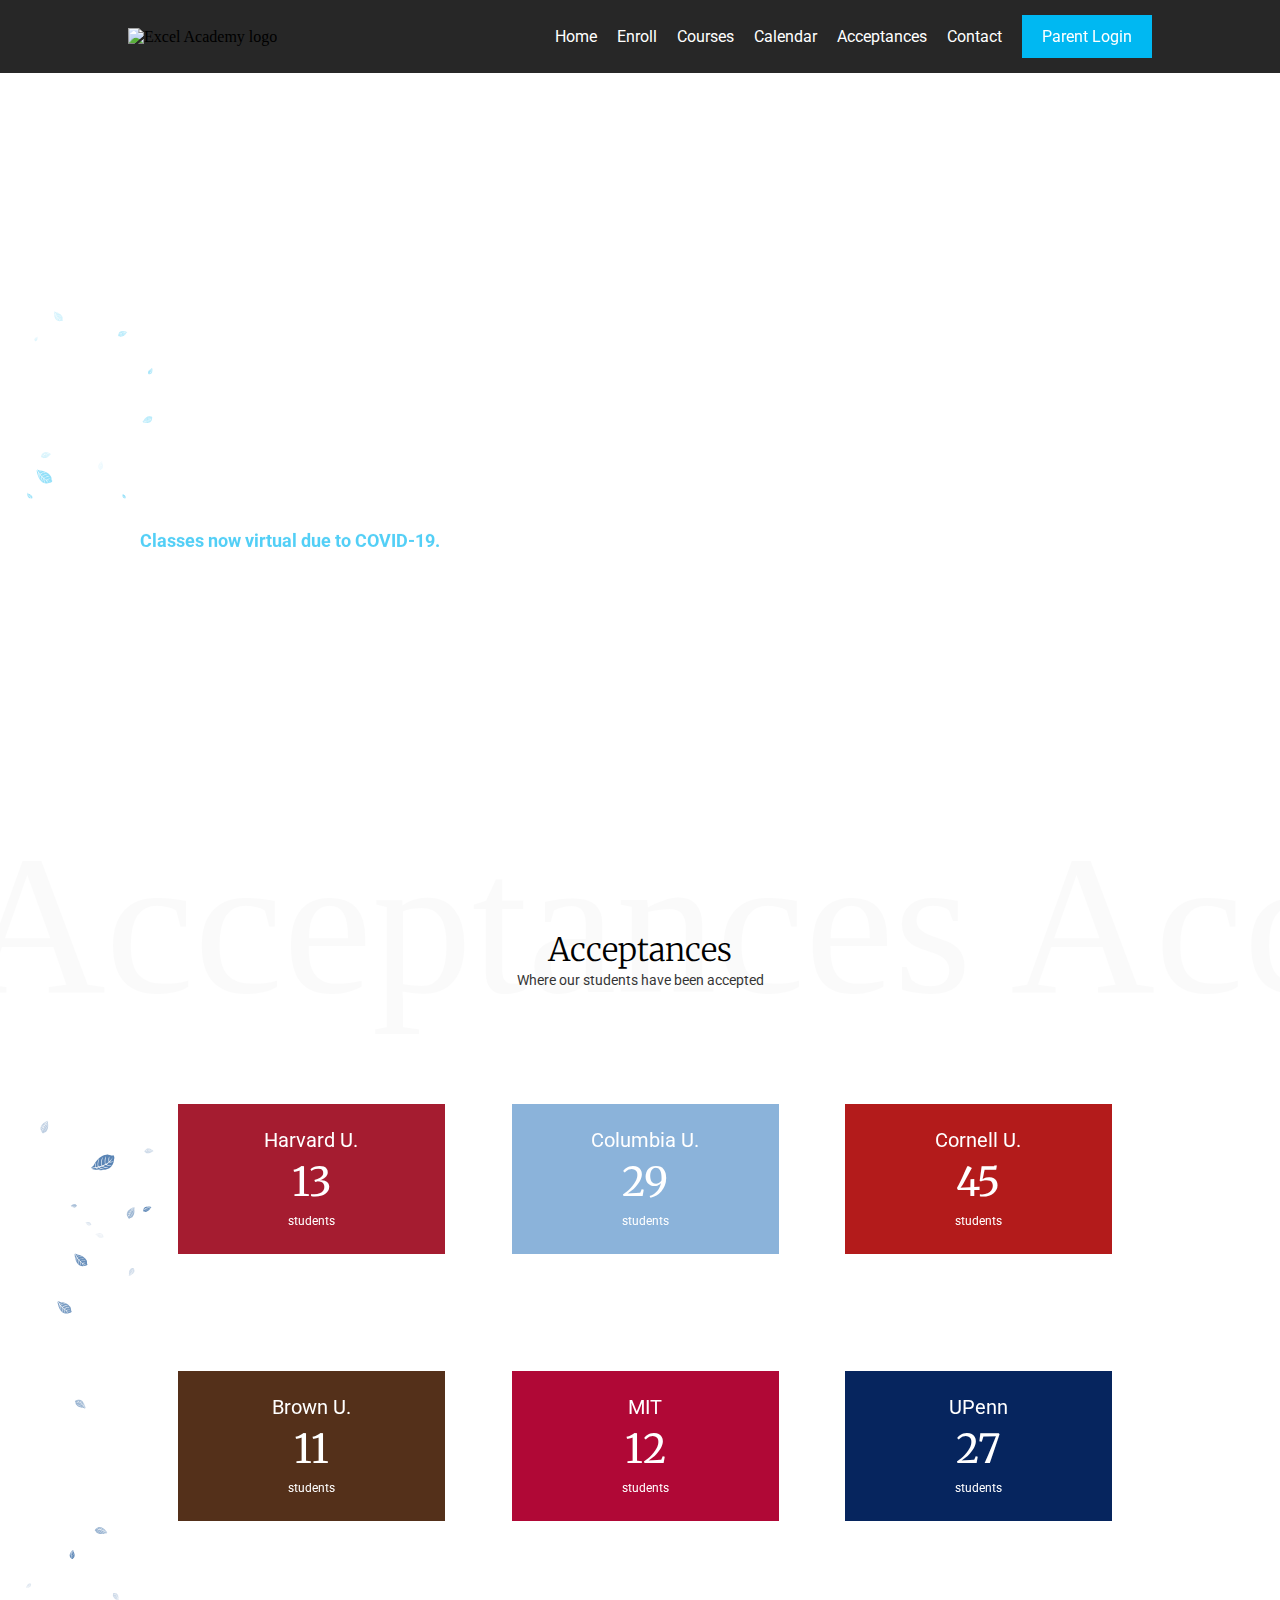
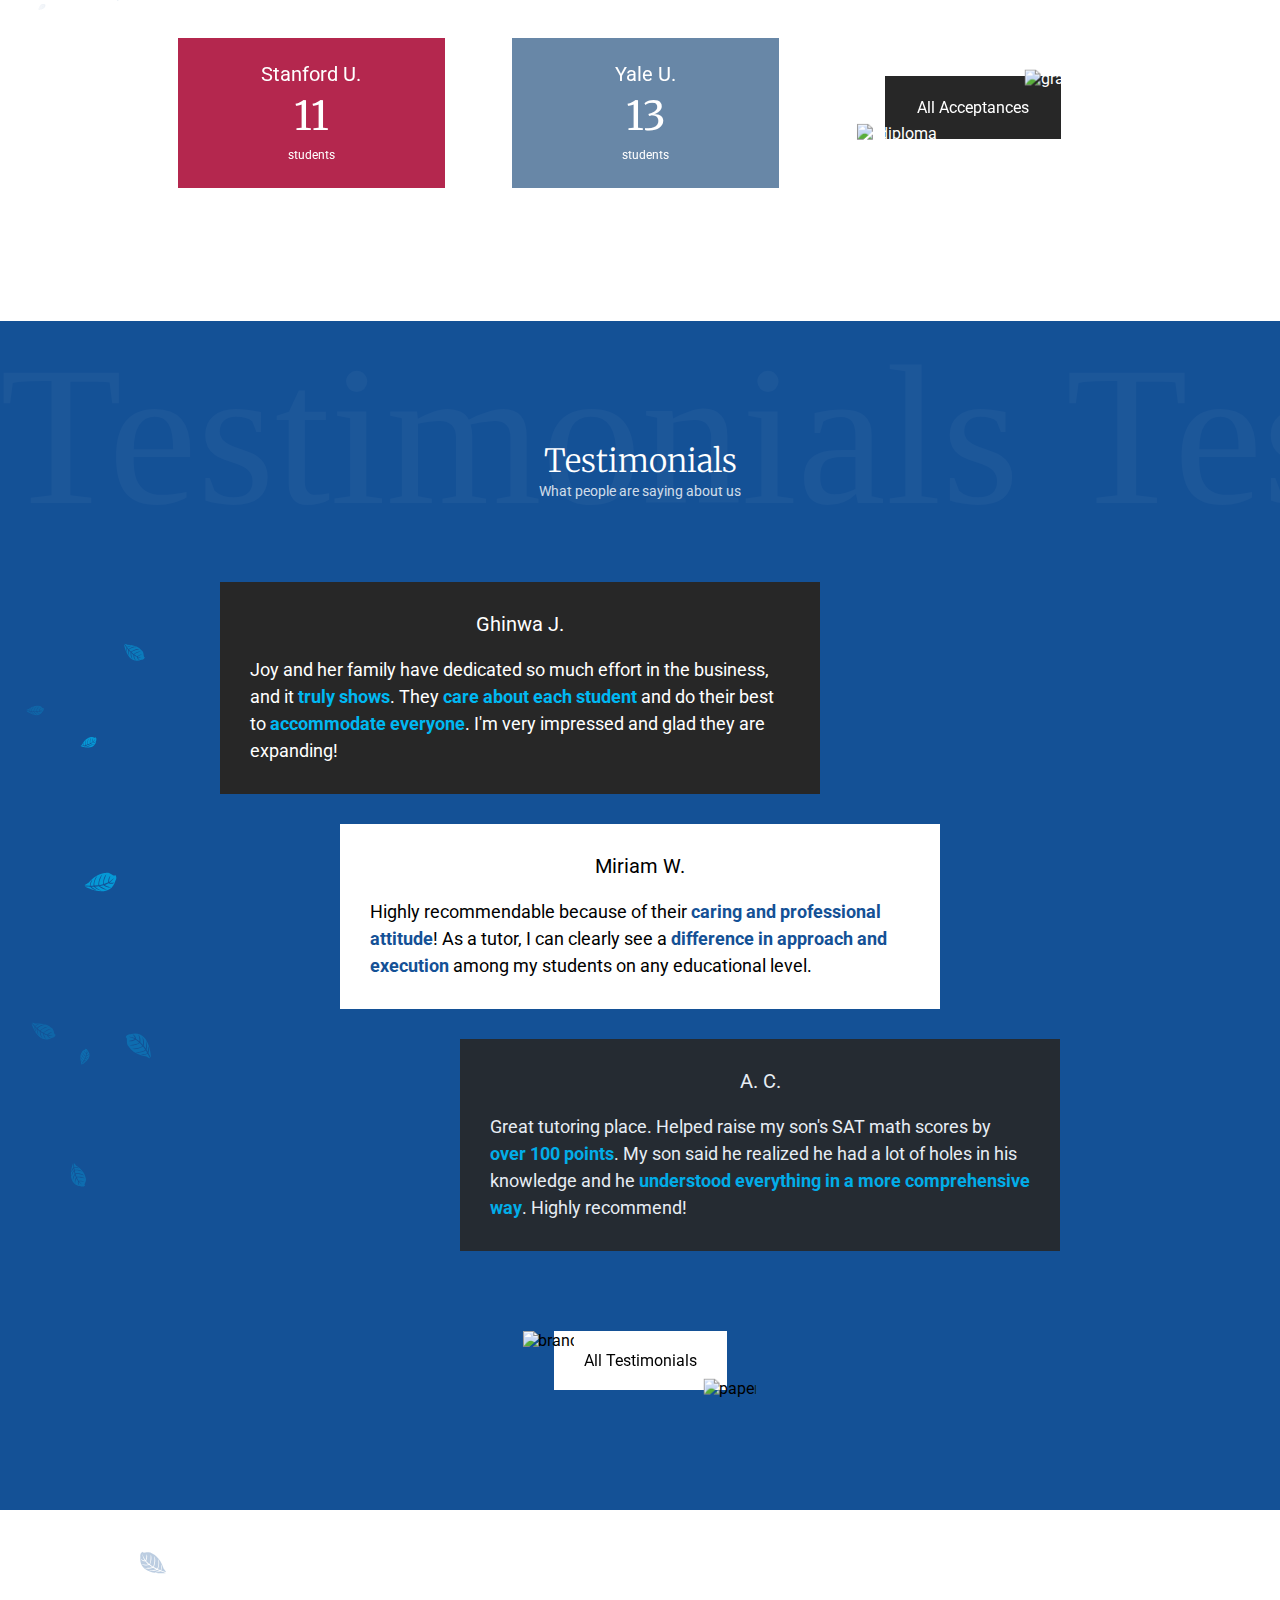
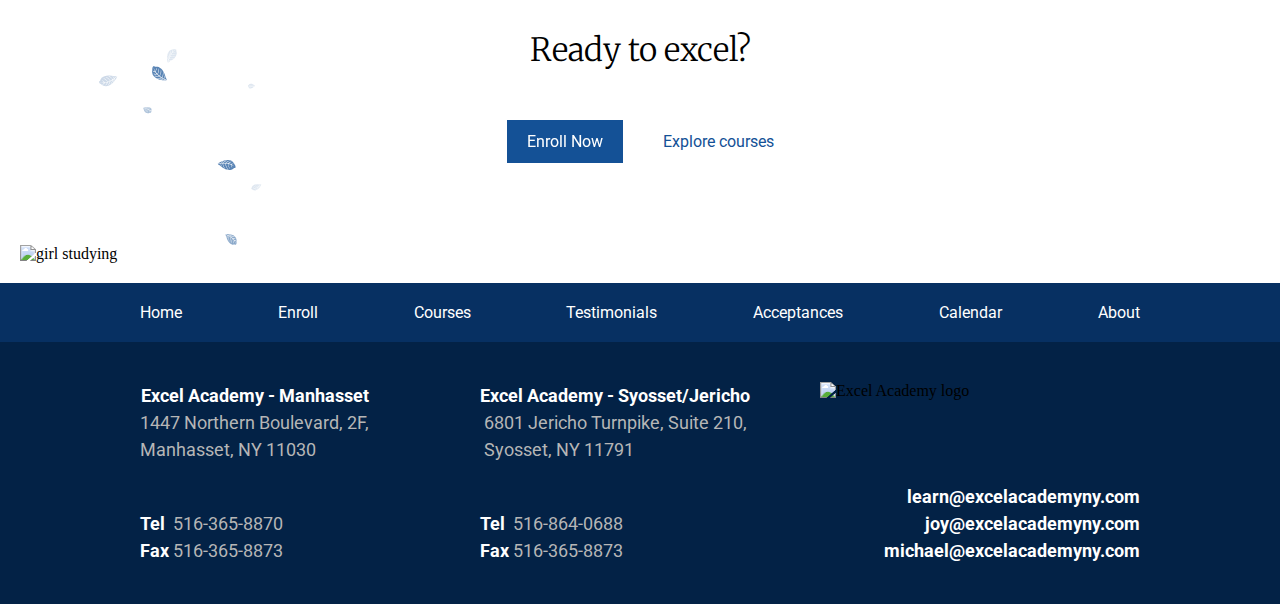
==== commit 2758ce32: "Added subtitles to Enroll page. Reduced title-content margin (client request)" ====
--- a/index.html
+++ b/index.html
@@ -1,203 +1,203 @@
-<!DOCTYPE html>
-<html lang="en" dir="ltr">
-
-<head>
-  <meta charset="utf-8">
-  <meta name="viewport" content="width=device-width, initial-scale=1.0">
-  <meta name="format-detection" content="telephone=no">
-  <link rel="shortcut icon" type="image/x-icon" href="favicon.ico">
-  <link href="master.css?version=4" rel="stylesheet">
-  <link href="index.css?version=4" rel="stylesheet">
-  <script src="https://cdnjs.cloudflare.com/ajax/libs/gsap/3.4.2/gsap.min.js"></script>
-  <script src="https://cdnjs.cloudflare.com/ajax/libs/gsap/3.4.2/ScrollTrigger.min.js"></script>
-  <script src="app.js?version=4" defer></script>
-  <title>Excel Academy of NY - Home</title>
-</head>
-
-<body>
-  <div class="stretch-wrapper">
-    <main>
-      <section id="landing">
-        <div id="video-wrapper">
-          <video src="res/whiteboard.mp4" playsinline autoplay muted loop></video>
-        </div>
-        <img class="leaves" src="res/home_leaves.svg" alt="falling leaves">
-        <div class="content">
-          <div id="cta">
-            <h1>Enriching education<br>for grades 3-12</h1>
-            <p>Our quality teachers, materials, and guidance give
-              students everything they need to succeed. With a
-              constantly adapting curriculum, we ensure your child
-              stays ahead of the&nbsp;curve.
-              <br><br>
-              <span class="virtualnotice">Classes now virtual due to COVID-19.</span>
-            </p>
-            <div class="cta-group">
-              <a href="enroll.html" class="cta-enroll cta-btn">
-                <div class="fill-wrapper">
-                  <div class="fill"></div>
-                </div>
-                <span class="upper">Enroll Now</span>
-                <span class="lower">Enroll Now</span>
-              </a>
-              <a href="courses.html" class="cta-explore link">Explore Courses</a>
-            </div>
-          </div>
-        </div>
-      </section>
-      <section id="acceptances">
-        <div class="huge">Acceptances Acceptances Acceptances</div>
-        <img class="leaves" src="res/acceptances_leaves.svg" alt="falling leaves">
-        <div class="content">
-          <div>
-            <h2 class="title">Acceptances</h2>
-            <p class="subtitle">Where our students have been accepted</p>
-          </div>
-          <div id="school-grid">
-            <div class="school">
-              <div class="back"></div>
-              <div class="front">
-                <div class="school-name">Harvard U.</div>
-                <div class="school-count">29</div>
-                <p>students</p>
-              </div>
-            </div>
-            <div class="school">
-              <div class="back"></div>
-              <div class="front">
-                <div class="school-name">Columbia U.</div>
-                <div class="school-count">60</div>
-                <p>students</p>
-              </div>
-            </div>
-            <div class="school">
-              <div class="back"></div>
-              <div class="front">
-                <div class="school-name">Cornell U.</div>
-                <div class="school-count">90</div>
-                <p>students</p>
-              </div>
-            </div>
-            <div class="school">
-              <div class="back"></div>
-              <div class="front">
-                <div class="school-name">Brown U.</div>
-                <div class="school-count">24</div>
-                <p>students</p>
-              </div>
-            </div>
-            <div class="school">
-              <div class="back"></div>
-              <div class="front">
-                <div class="school-name">MIT</div>
-                <div class="school-count">27</div>
-                <p>students</p>
-              </div>
-            </div>
-            <div class="school">
-              <div class="back"></div>
-              <div class="front">
-                <div class="school-name">UPenn</div>
-                <div class="school-count">54</div>
-                <p>students</p>
-              </div>
-            </div>
-            <div class="school">
-              <div class="back"></div>
-              <div class="front">
-                <div class="school-name">Stanford U.</div>
-                <div class="school-count">25</div>
-                <p>students</p>
-              </div>
-            </div>
-            <div class="school">
-              <div class="back"></div>
-              <div class="front">
-                <div class="school-name">Yale U.</div>
-                <div class="school-count">30</div>
-                <p>students</p>
-              </div>
-            </div>
-            <a target="_blank" href="https://www.excelacademyny.com/Congratulations.html" id="cta-acceptances" class="cta-btn">
-              <div class="fill-wrapper">
-                <div class="fill"></div>
-              </div>
-              <img src="res/cap.svg" alt="graduation cap" id="cap">
-              <img src="res/diploma.svg" alt="diploma" id="diploma">
-              <span class="upper">All Acceptances</span>
-              <span class="lower">All Acceptances</span>
-            </a>
-          </div>
-        </div>
-      </section>
-      <section id="testimonials">
-        <div class="huge">Testimonials Testimonials Testimonials</div>
-        <img class="leaves" src="res/testimonials_leaves.svg" alt="falling leaves">
-        <div class="content">
-          <div id="testimonials-title">
-            <h2 class="title">Testimonials</h2>
-            <p class="subtitle">What people are saying about us</p>
-          </div>
-          <div class="testimonials">
-            <div class="testimonial-box">
-              <div class="pfp-name">Ghinwa J.</div>
-              <p>Joy and her family have dedicated so much effort
-                in the business, and it <span>truly shows</span>.
-                They <span>care about each student</span> and do their
-                best to <span>accommodate everyone</span>.
-                I'm very impressed and glad they are expanding!</p>
-            </div>
-            <div class="testimonial-box">
-              <div class="pfp-name">Miriam W.</div>
-              <p>Highly recommendable because of their <span>caring and
-                  professional attitude</span>! As a tutor, I can clearly see
-                a <span>difference in approach and execution</span> among my
-                students on any educational level.</p>
-            </div>
-            <div class="testimonial-box">
-              <div class="pfp-name">A. C.</div>
-              <p>Great tutoring place. Helped raise my son's SAT
-                math scores by <span>over 100 points</span>. My son said he
-                realized he had a lot of holes in his knowledge
-                and he <span>understood everything in a more comprehensive
-                  way</span>. Highly recommend!</p>
-            </div>
-          </div>
-          <a href="#testimonials" id="cta-testimonials" class="cta-btn">
-            <div class="fill-wrapper">
-              <div class="fill"></div>
-            </div>
-            <img src="res/branch.svg" alt="branch with blue leaves" id="branch">
-            <img src="res/paper.svg" alt="paper with blue check mark" id="paper">
-            <span class="upper">All Testimonials</span>
-            <span class="lower">All Testimonials</span>
-          </a>
-        </div>
-      </section>
-      <section id="ready">
-        <img class="leaves" src="res/ready_leaves.svg" alt="falling leaves">
-        <img src="res/studying_girl.svg" alt="girl studying">
-        <div class="content">
-          <div class="title">
-            <h2>Ready to excel?</h2>
-            <div id="underline"></div>
-          </div>
-          <div class="cta-group">
-            <a href="enroll.html" class="cta-enroll cta-btn">
-              <div class="fill-wrapper">
-                <div class="fill"></div>
-              </div>
-              <span class="upper">Enroll Now</span>
-              <span class="lower">Enroll Now</span>
-            </a>
-            <a href="courses.html" class="cta-explore link">
-              Explore courses
-            </a>
-          </div>
-        </div>
-      </section>
-    </main>
-  </div>
-</body>
-
-</html>
+<!DOCTYPE html>
+<html lang="en" dir="ltr">
+
+<head>
+  <meta charset="utf-8">
+  <meta name="viewport" content="width=device-width, initial-scale=1.0">
+  <meta name="format-detection" content="telephone=no">
+  <link rel="shortcut icon" type="image/x-icon" href="favicon.ico">
+  <link href="master.css?version=6" rel="stylesheet">
+  <link href="index.css?version=6" rel="stylesheet">
+  <script src="https://cdnjs.cloudflare.com/ajax/libs/gsap/3.4.2/gsap.min.js"></script>
+  <script src="https://cdnjs.cloudflare.com/ajax/libs/gsap/3.4.2/ScrollTrigger.min.js"></script>
+  <script src="app.js?version=6" defer></script>
+  <title>Excel Academy of NY - Home</title>
+</head>
+
+<body>
+  <div class="stretch-wrapper">
+    <main>
+      <section id="landing">
+        <div id="video-wrapper">
+          <video src="res/whiteboard.mp4" playsinline autoplay muted loop></video>
+        </div>
+        <img class="leaves" src="res/home_leaves.svg" alt="falling leaves">
+        <div class="content">
+          <div id="cta">
+            <h1>Enriching education<br>for grades 3-12</h1>
+            <p>Our quality teachers, materials, and guidance give
+              students everything they need to succeed. With a
+              constantly adapting curriculum, we ensure your child
+              stays ahead of the&nbsp;curve.
+              <br><br>
+              <span class="virtualnotice">Classes now virtual due to COVID-19.</span>
+            </p>
+            <div class="cta-group">
+              <a href="enroll.html" class="cta-enroll cta-btn">
+                <div class="fill-wrapper">
+                  <div class="fill"></div>
+                </div>
+                <span class="upper">Enroll Now</span>
+                <span class="lower">Enroll Now</span>
+              </a>
+              <a href="courses.html" class="cta-explore link">Explore Courses</a>
+            </div>
+          </div>
+        </div>
+      </section>
+      <section id="acceptances">
+        <div class="huge">Acceptances Acceptances Acceptances</div>
+        <img class="leaves" src="res/acceptances_leaves.svg" alt="falling leaves">
+        <div class="content">
+          <div>
+            <h2>Acceptances</h2>
+            <p class="subtitle">Where our students have been accepted</p>
+          </div>
+          <div id="school-grid">
+            <div class="school">
+              <div class="back"></div>
+              <div class="front">
+                <div class="school-name">Harvard U.</div>
+                <div class="school-count">29</div>
+                <p>students</p>
+              </div>
+            </div>
+            <div class="school">
+              <div class="back"></div>
+              <div class="front">
+                <div class="school-name">Columbia U.</div>
+                <div class="school-count">60</div>
+                <p>students</p>
+              </div>
+            </div>
+            <div class="school">
+              <div class="back"></div>
+              <div class="front">
+                <div class="school-name">Cornell U.</div>
+                <div class="school-count">90</div>
+                <p>students</p>
+              </div>
+            </div>
+            <div class="school">
+              <div class="back"></div>
+              <div class="front">
+                <div class="school-name">Brown U.</div>
+                <div class="school-count">24</div>
+                <p>students</p>
+              </div>
+            </div>
+            <div class="school">
+              <div class="back"></div>
+              <div class="front">
+                <div class="school-name">MIT</div>
+                <div class="school-count">27</div>
+                <p>students</p>
+              </div>
+            </div>
+            <div class="school">
+              <div class="back"></div>
+              <div class="front">
+                <div class="school-name">UPenn</div>
+                <div class="school-count">54</div>
+                <p>students</p>
+              </div>
+            </div>
+            <div class="school">
+              <div class="back"></div>
+              <div class="front">
+                <div class="school-name">Stanford U.</div>
+                <div class="school-count">25</div>
+                <p>students</p>
+              </div>
+            </div>
+            <div class="school">
+              <div class="back"></div>
+              <div class="front">
+                <div class="school-name">Yale U.</div>
+                <div class="school-count">30</div>
+                <p>students</p>
+              </div>
+            </div>
+            <a target="_blank" href="https://www.excelacademyny.com/Congratulations.html" id="cta-acceptances" class="cta-btn">
+              <div class="fill-wrapper">
+                <div class="fill"></div>
+              </div>
+              <img src="res/cap.svg" alt="graduation cap" id="cap">
+              <img src="res/diploma.svg" alt="diploma" id="diploma">
+              <span class="upper">All Acceptances</span>
+              <span class="lower">All Acceptances</span>
+            </a>
+          </div>
+        </div>
+      </section>
+      <section id="testimonials">
+        <div class="huge">Testimonials Testimonials Testimonials</div>
+        <img class="leaves" src="res/testimonials_leaves.svg" alt="falling leaves">
+        <div class="content">
+          <div id="testimonials-title">
+            <h2>Testimonials</h2>
+            <p class="subtitle">What people are saying about us</p>
+          </div>
+          <div class="testimonials">
+            <div class="testimonial-box">
+              <div class="pfp-name">Ghinwa J.</div>
+              <p>Joy and her family have dedicated so much effort
+                in the business, and it <span>truly shows</span>.
+                They <span>care about each student</span> and do their
+                best to <span>accommodate everyone</span>.
+                I'm very impressed and glad they are expanding!</p>
+            </div>
+            <div class="testimonial-box">
+              <div class="pfp-name">Miriam W.</div>
+              <p>Highly recommendable because of their <span>caring and
+                  professional attitude</span>! As a tutor, I can clearly see
+                a <span>difference in approach and execution</span> among my
+                students on any educational level.</p>
+            </div>
+            <div class="testimonial-box">
+              <div class="pfp-name">A. C.</div>
+              <p>Great tutoring place. Helped raise my son's SAT
+                math scores by <span>over 100 points</span>. My son said he
+                realized he had a lot of holes in his knowledge
+                and he <span>understood everything in a more comprehensive
+                  way</span>. Highly recommend!</p>
+            </div>
+          </div>
+          <a href="#testimonials" id="cta-testimonials" class="cta-btn">
+            <div class="fill-wrapper">
+              <div class="fill"></div>
+            </div>
+            <img src="res/branch.svg" alt="branch with blue leaves" id="branch">
+            <img src="res/paper.svg" alt="paper with blue check mark" id="paper">
+            <span class="upper">All Testimonials</span>
+            <span class="lower">All Testimonials</span>
+          </a>
+        </div>
+      </section>
+      <section id="ready">
+        <img class="leaves" src="res/ready_leaves.svg" alt="falling leaves">
+        <img src="res/studying_girl.svg" alt="girl studying">
+        <div class="content">
+          <div>
+            <h2>Ready to excel?</h2>
+            <div class="underline"></div>
+          </div>
+          <div class="cta-group">
+            <a href="enroll.html" class="cta-enroll cta-btn">
+              <div class="fill-wrapper">
+                <div class="fill"></div>
+              </div>
+              <span class="upper">Enroll Now</span>
+              <span class="lower">Enroll Now</span>
+            </a>
+            <a href="courses.html" class="cta-explore link">
+              Explore courses
+            </a>
+          </div>
+        </div>
+      </section>
+    </main>
+  </div>
+</body>
+
+</html>
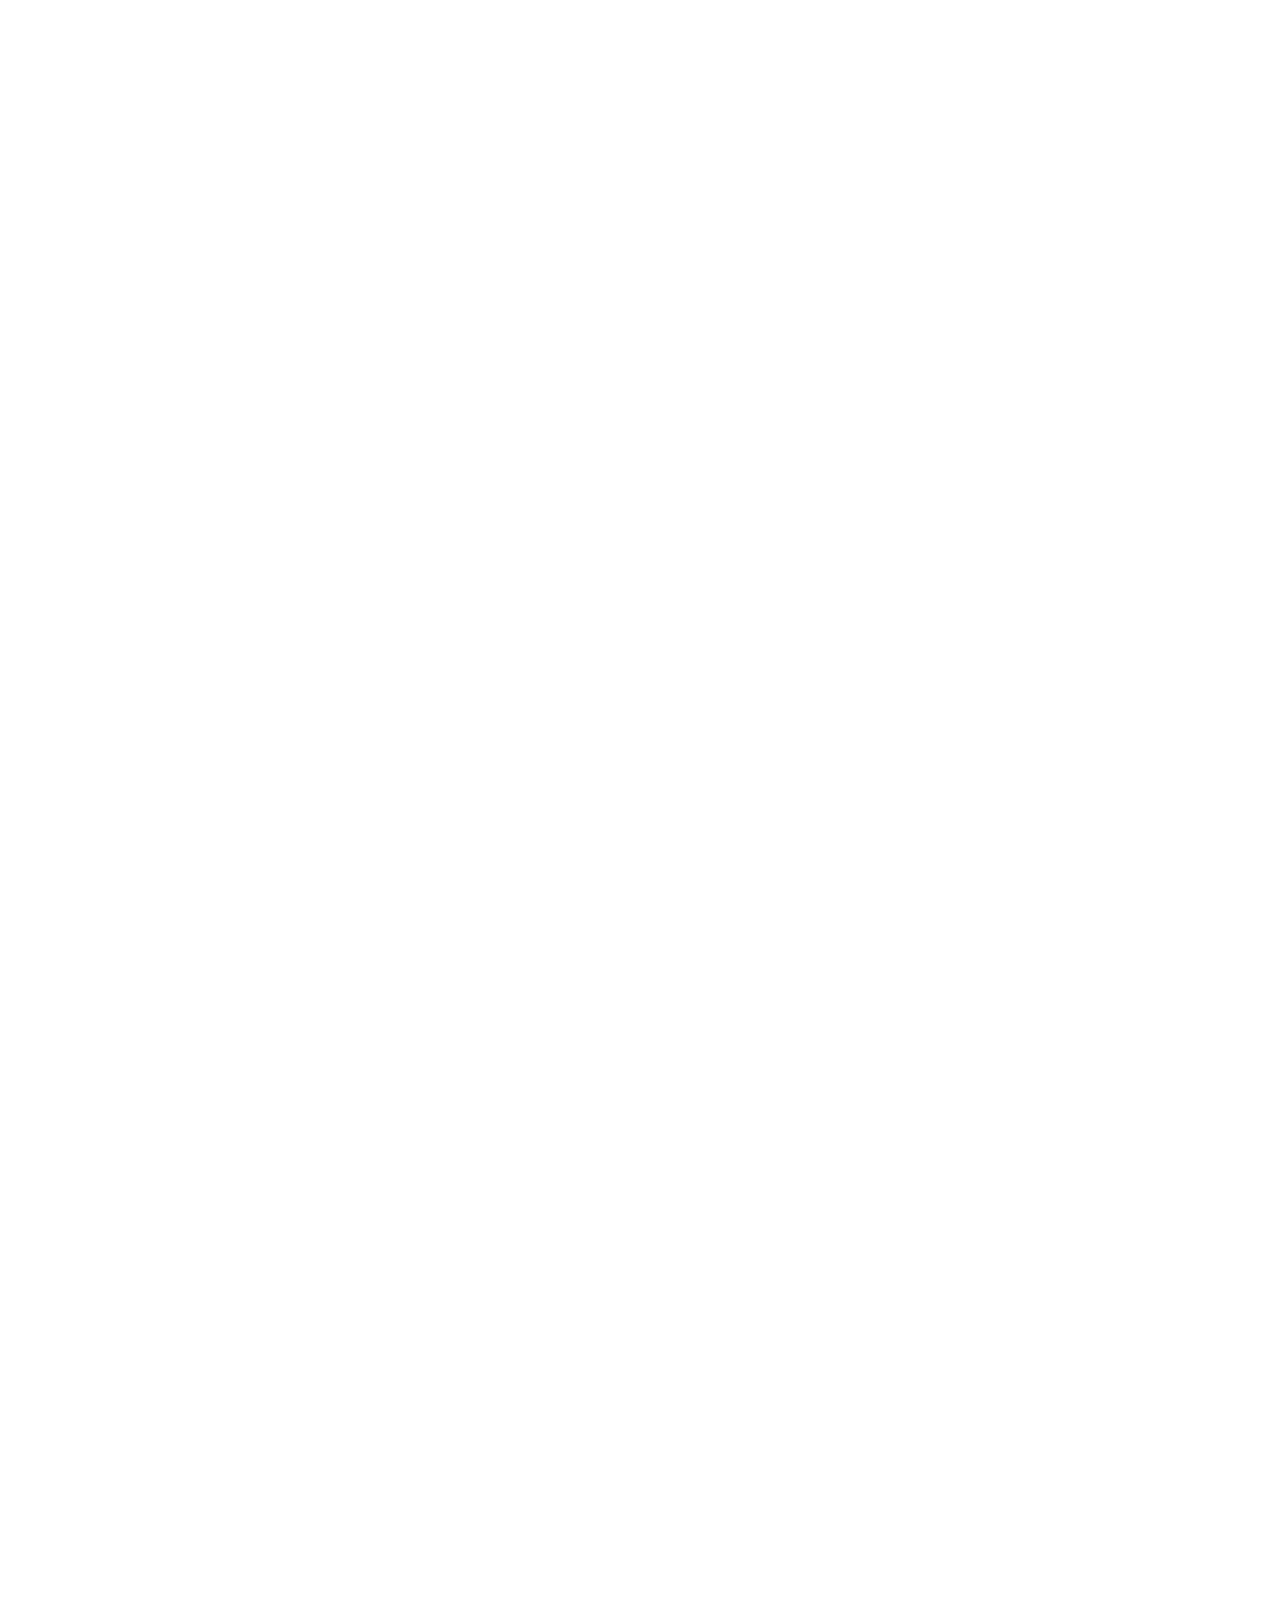
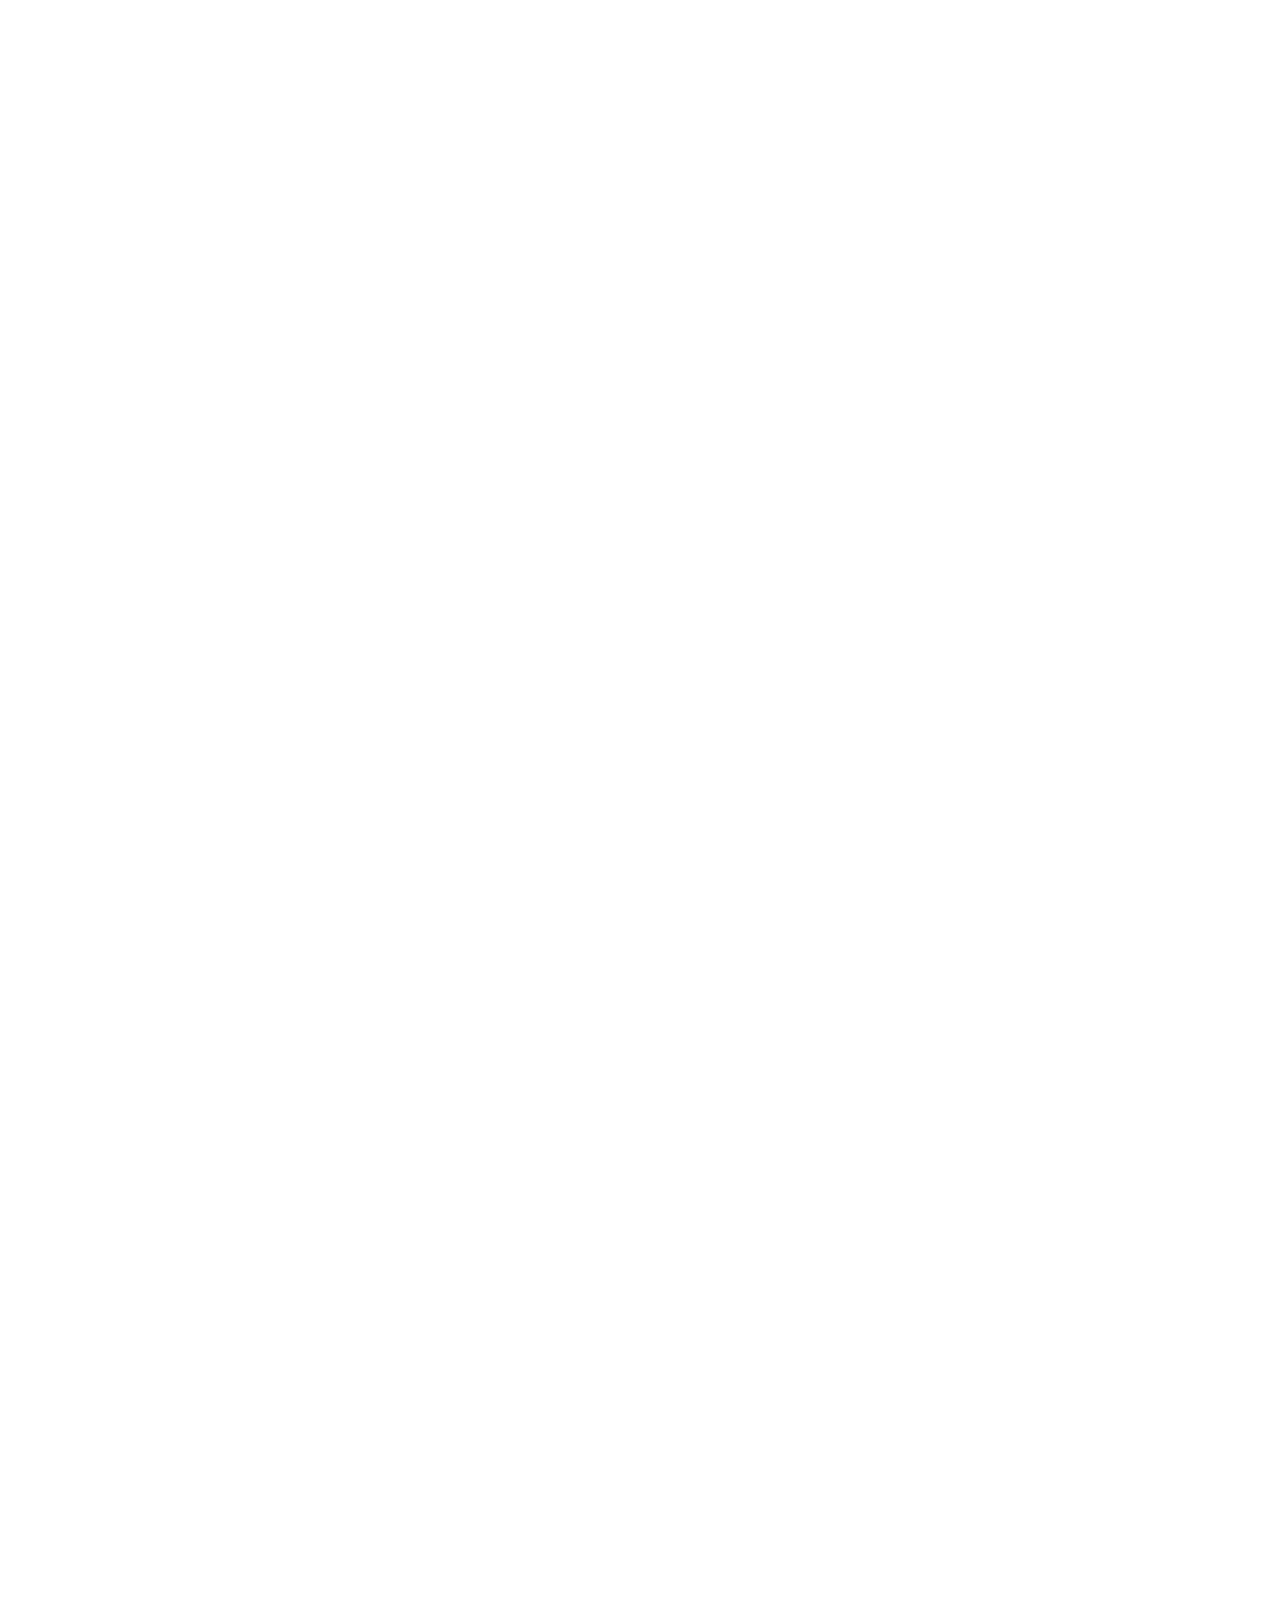
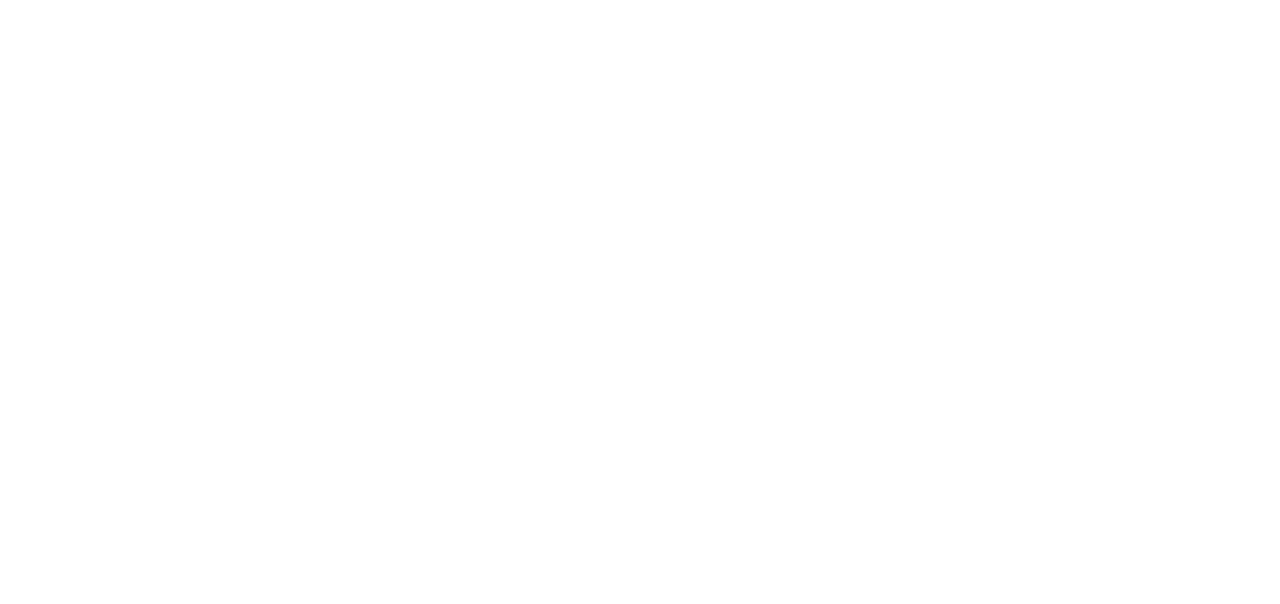
==== commit 6886f592: "fix" ====
--- a/index.html
+++ b/index.html
@@ -6,11 +6,11 @@
   <meta name="viewport" content="width=device-width, initial-scale=1.0">
   <meta name="format-detection" content="telephone=no">
   <link rel="shortcut icon" type="image/x-icon" href="favicon.ico">
-  <link href="master.css?version=6" rel="stylesheet">
-  <link href="index.css?version=6" rel="stylesheet">
-  <script src="https://cdnjs.cloudflare.com/ajax/libs/gsap/3.4.2/gsap.min.js"></script>
-  <script src="https://cdnjs.cloudflare.com/ajax/libs/gsap/3.4.2/ScrollTrigger.min.js"></script>
-  <script src="app.js?version=6" defer></script>
+  <link href="master.css?version=8" rel="stylesheet">
+  <link href="index.css?version=8" rel="stylesheet">
+  <script src="gsap.min.js"></script>
+  <script src="ScrollTrigger.min.js"></script>
+  <script src="app.js?version=8" defer></script>
   <title>Excel Academy of NY - Home</title>
 </head>
 
